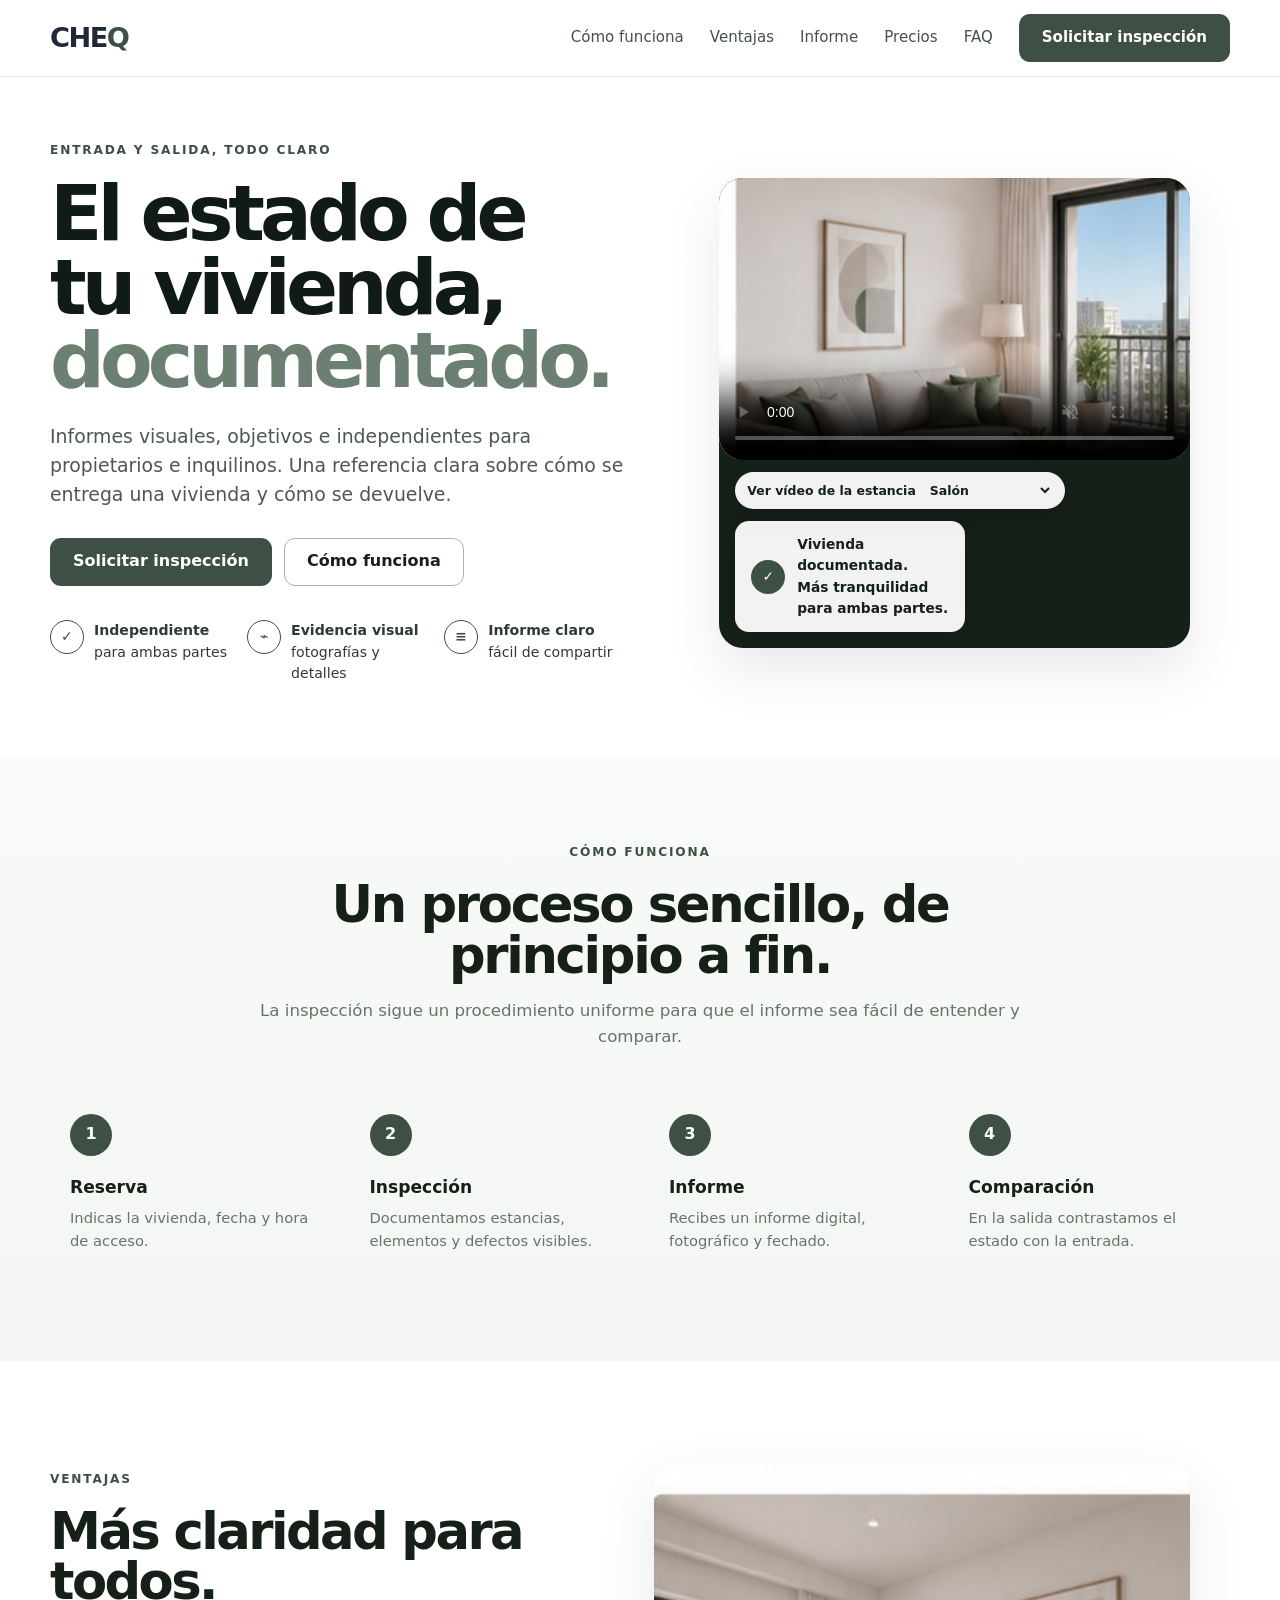
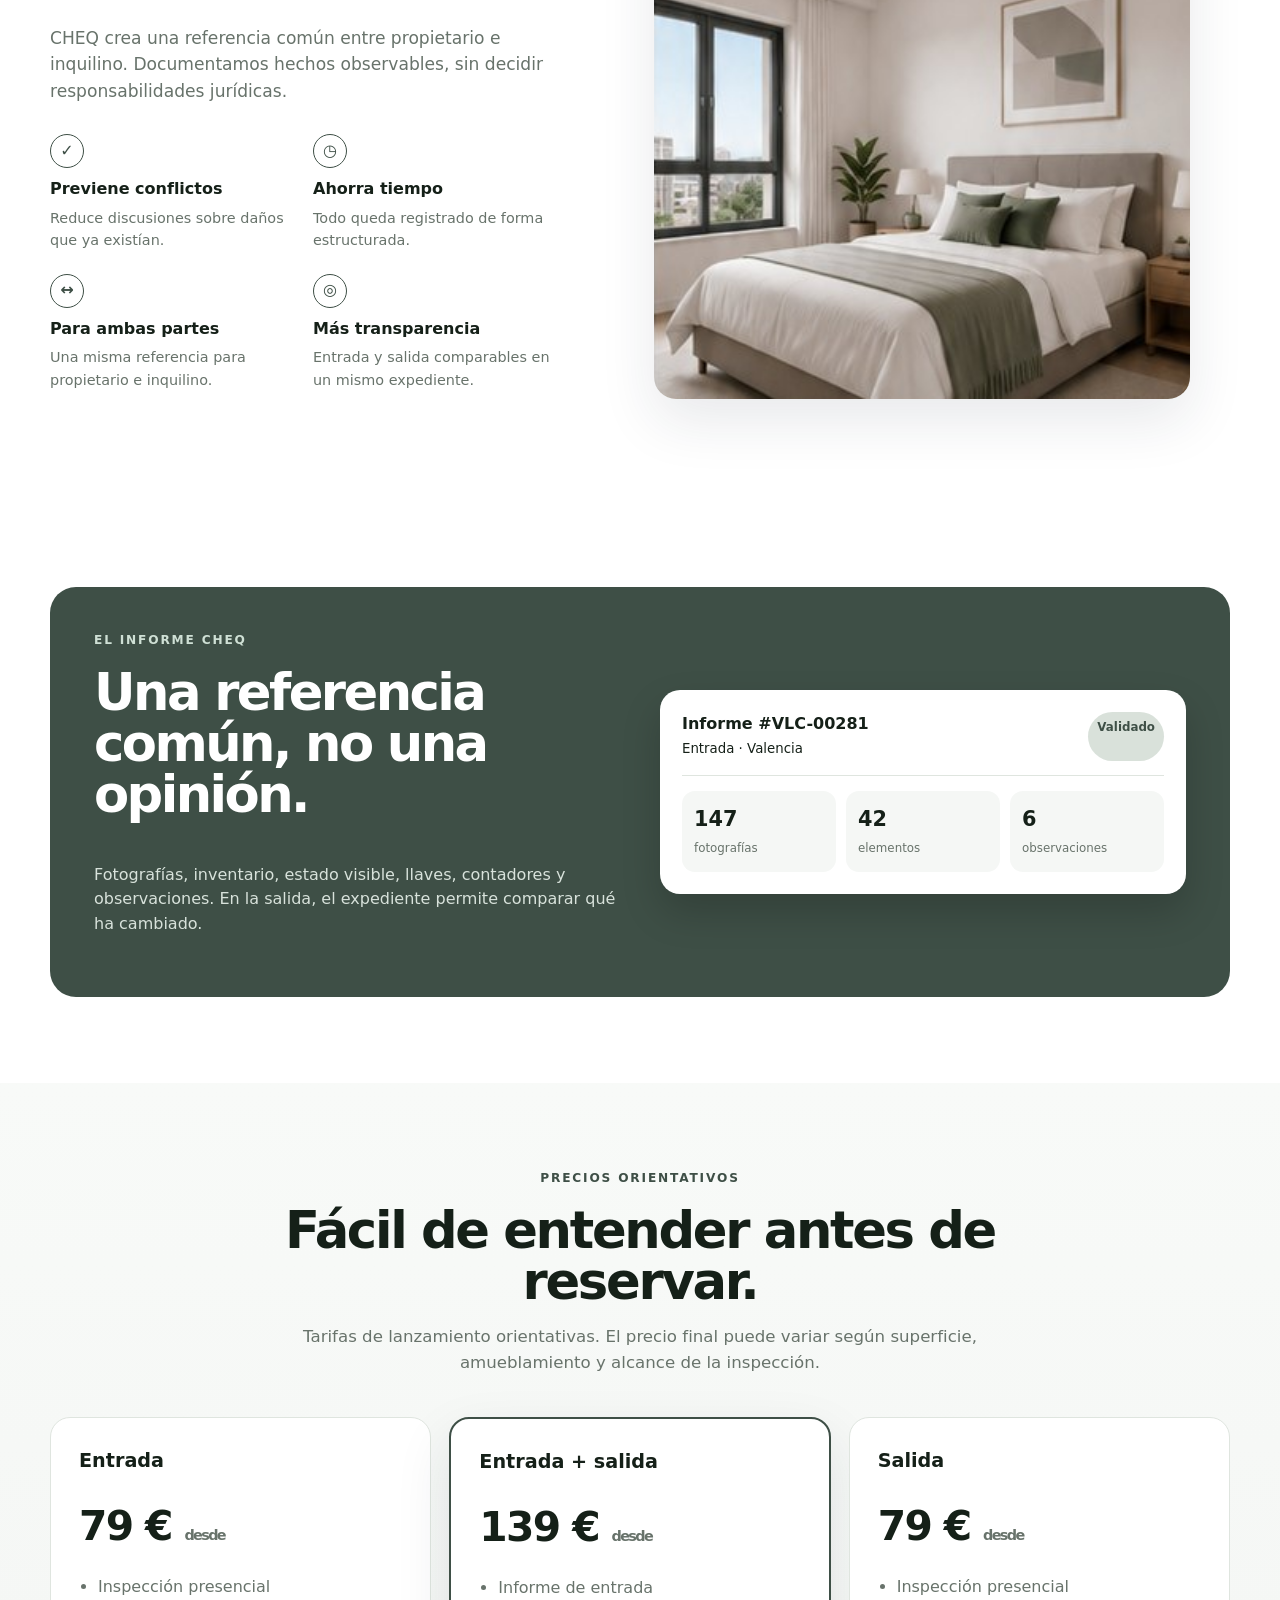
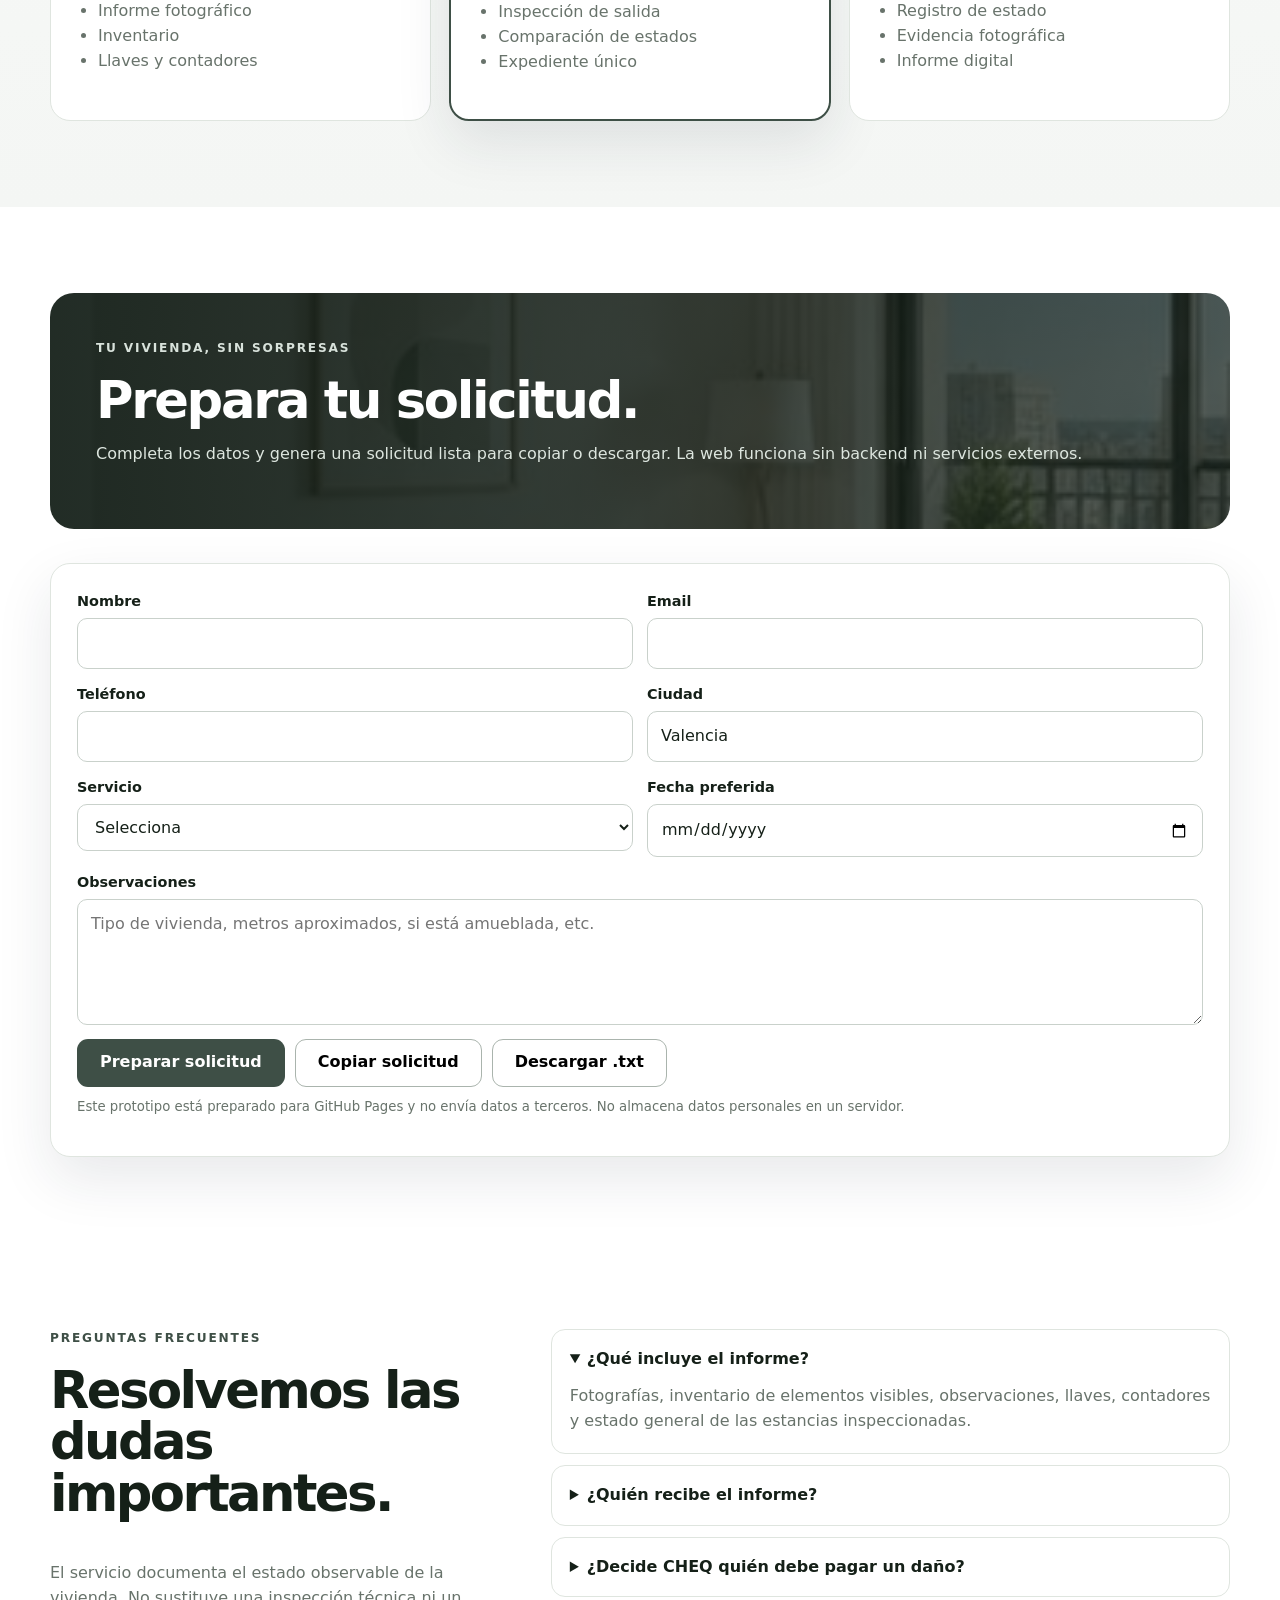
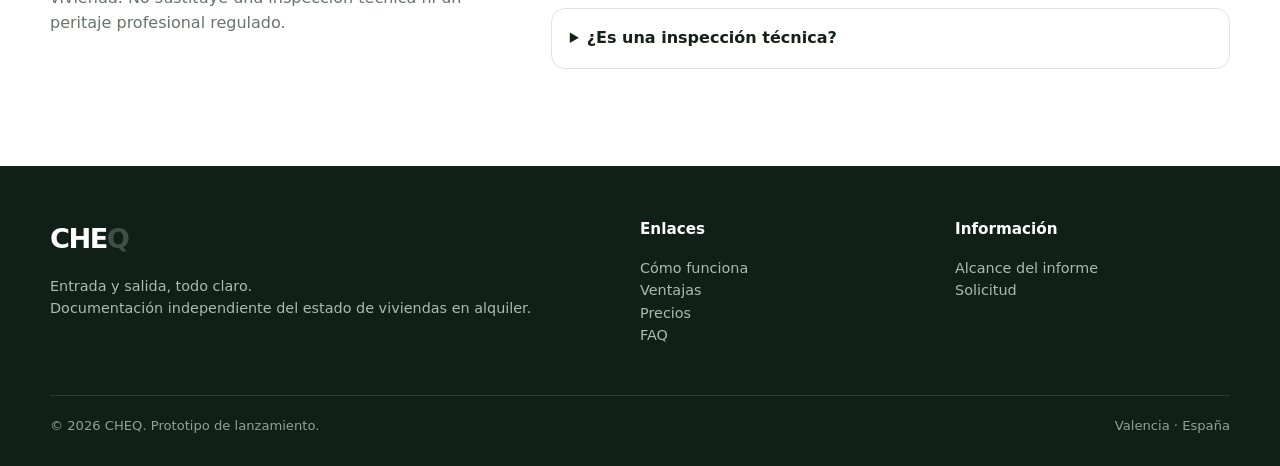
==== index.html @ dfe9db06 "Add virtual report video option" ====
<!doctype html>
<html lang="es">
<head>
  <meta charset="utf-8">
  <meta name="viewport" content="width=device-width, initial-scale=1, viewport-fit=cover">
  <title>CHEQ | Estado de vivienda documentado</title>
  <meta name="description" content="CHEQ documenta de forma independiente el estado de una vivienda en alquiler mediante inspección visual, fotografías e informe para propietario e inquilino.">
  <meta name="robots" content="index,follow,max-image-preview:large">
  <meta name="theme-color" content="#3E4F46">
  <link id="canonical-url" rel="canonical" href="./">
  <link rel="icon" href="assets/icons/favicon.svg" type="image/svg+xml">
  <link rel="manifest" href="site.webmanifest">
  <meta property="og:type" content="website">
  <meta property="og:title" content="CHEQ | Entrada y salida, todo claro">
  <meta property="og:description" content="Informes visuales, objetivos e independientes del estado de viviendas en alquiler.">
  <meta property="og:locale" content="es_ES">
  <meta id="og-url" property="og:url" content="">
  <meta id="og-image" property="og:image" content="">
  <meta name="twitter:card" content="summary_large_image">
  <link rel="preload" href="assets/images/hero-salon.jpg" as="image" fetchpriority="high">
  <link rel="stylesheet" href="assets/css/styles.css">
  <script src="assets/js/app.js" defer></script>
</head>
<body>
<a class="skip-link" href="#contenido">Saltar al contenido</a>
<header>
  <div class="wrap nav" aria-label="Navegación principal">
    <a href="#inicio" class="brand" aria-label="CHEQ, inicio">CHE<b>Q</b></a>
    <nav class="nav-links" aria-label="Secciones">
      <a href="#como">Cómo funciona</a>
      <a href="#ventajas">Ventajas</a>
      <a href="#informe">Informe</a>
      <a href="#precios">Precios</a>
      <a href="#faq">FAQ</a>
      <a href="#reservar" class="btn primary">Solicitar inspección</a>
    </nav>
    <a href="#reservar" class="btn primary mobile-cta">Solicitar</a>
  </div>
</header>

<main id="contenido">
<section class="hero" id="inicio">
  <div class="wrap hero-grid">
    <div>
      <div class="eyebrow">Entrada y salida, todo claro</div>
      <h1>El estado de tu vivienda, <span class="accent">documentado.</span></h1>
      <p class="lead">Informes visuales, objetivos e independientes para propietarios e inquilinos. Una referencia clara sobre cómo se entrega una vivienda y cómo se devuelve.</p>
      <div class="actions">
        <a class="btn primary" href="#reservar">Solicitar inspección</a>
        <a class="btn secondary" href="#como">Cómo funciona</a>
      </div>
      <div class="trust-row">
        <div class="trust"><span class="ico" aria-hidden="true">✓</span><span><strong>Independiente</strong><br>para ambas partes</span></div>
        <div class="trust"><span class="ico" aria-hidden="true">⌁</span><span><strong>Evidencia visual</strong><br>fotografías y detalles</span></div>
        <div class="trust"><span class="ico" aria-hidden="true">≡</span><span><strong>Informe claro</strong><br>fácil de compartir</span></div>
      </div>
    </div>
    <figure class="hero-photo">
      <video id="room-video" class="hero-video" controls muted playsinline preload="metadata" poster="assets/images/hero-salon.jpg" aria-label="Vídeo de la estancia seleccionada">
        <source src="assets/videos/salon.mp4" type="video/mp4">
        Tu navegador no admite vídeo HTML5.
      </video>
      <label class="room-selector" for="room-select">Ver vídeo de la estancia
        <select id="room-select" name="room-select">
          <option value="salon">Salón</option>
          <option value="cocina">Cocina</option>
          <option value="bano">Baño</option>
          <option value="hdormitorio">Dormitorio</option>
          <option value="reporte">Reporte virtual</option>
        </select>
      </label>
      <figcaption class="photo-badge"><span class="check" aria-hidden="true">✓</span><span>Vivienda documentada.<br>Más tranquilidad para ambas partes.</span></figcaption>
    </figure>
  </div>
</section>

<section class="tinted" id="como">
  <div class="wrap">
    <div class="section-head">
      <div class="eyebrow">Cómo funciona</div>
      <h2>Un proceso sencillo, de principio a fin.</h2>
      <p>La inspección sigue un procedimiento uniforme para que el informe sea fácil de entender y comparar.</p>
    </div>
    <div class="steps">
      <article class="step"><div class="step-num">1</div><h3>Reserva</h3><p>Indicas la vivienda, fecha y hora de acceso.</p></article>
      <article class="step"><div class="step-num">2</div><h3>Inspección</h3><p>Documentamos estancias, elementos y defectos visibles.</p></article>
      <article class="step"><div class="step-num">3</div><h3>Informe</h3><p>Recibes un informe digital, fotográfico y fechado.</p></article>
      <article class="step"><div class="step-num">4</div><h3>Comparación</h3><p>En la salida contrastamos el estado con la entrada.</p></article>
    </div>
  </div>
</section>

<section id="ventajas">
  <div class="wrap benefits">
    <div class="benefit-copy">
      <div class="eyebrow">Ventajas</div>
      <h2>Más claridad para todos.</h2>
      <p>CHEQ crea una referencia común entre propietario e inquilino. Documentamos hechos observables, sin decidir responsabilidades jurídicas.</p>
      <div class="benefit-grid">
        <div class="benefit"><span class="ico" aria-hidden="true">✓</span><h3>Previene conflictos</h3><p>Reduce discusiones sobre daños que ya existían.</p></div>
        <div class="benefit"><span class="ico" aria-hidden="true">◷</span><h3>Ahorra tiempo</h3><p>Todo queda registrado de forma estructurada.</p></div>
        <div class="benefit"><span class="ico" aria-hidden="true">↔</span><h3>Para ambas partes</h3><p>Una misma referencia para propietario e inquilino.</p></div>
        <div class="benefit"><span class="ico" aria-hidden="true">◎</span><h3>Más transparencia</h3><p>Entrada y salida comparables en un mismo expediente.</p></div>
      </div>
    </div>
    <figure class="bed-photo">
      <img src="assets/images/dormitorio.jpg" alt="Dormitorio moderno y ordenado de un piso preparado para documentar su estado" width="343" height="338" loading="lazy">
    </figure>
  </div>
</section>

<section id="informe">
  <div class="wrap">
    <div class="report">
      <div>
        <div class="eyebrow" style="color:#CFE0D5">El informe CHEQ</div>
        <h2 style="font-size:clamp(2.3rem,4vw,4rem);line-height:1;letter-spacing:-.05em">Una referencia común, no una opinión.</h2>
        <p>Fotografías, inventario, estado visible, llaves, contadores y observaciones. En la salida, el expediente permite comparar qué ha cambiado.</p>
      </div>
      <div class="report-card" aria-label="Ejemplo de resumen de informe">
        <div class="report-card-top">
          <div><strong>Informe #VLC-00281</strong><br><small>Entrada · Valencia</small></div>
          <span class="tag">Validado</span>
        </div>
        <div class="report-metrics">
          <div class="metric"><strong>147</strong><span>fotografías</span></div>
          <div class="metric"><strong>42</strong><span>elementos</span></div>
          <div class="metric"><strong>6</strong><span>observaciones</span></div>
        </div>
      </div>
    </div>
  </div>
</section>

<section class="tinted" id="precios">
  <div class="wrap">
    <div class="section-head">
      <div class="eyebrow">Precios orientativos</div>
      <h2>Fácil de entender antes de reservar.</h2>
      <p>Tarifas de lanzamiento orientativas. El precio final puede variar según superficie, amueblamiento y alcance de la inspección.</p>
    </div>
    <div class="pricing">
      <article class="price-card"><h3>Entrada</h3><div class="price">79 € <small>desde</small></div><ul><li>Inspección presencial</li><li>Informe fotográfico</li><li>Inventario</li><li>Llaves y contadores</li></ul></article>
      <article class="price-card featured"><h3>Entrada + salida</h3><div class="price">139 € <small>desde</small></div><ul><li>Informe de entrada</li><li>Inspección de salida</li><li>Comparación de estados</li><li>Expediente único</li></ul></article>
      <article class="price-card"><h3>Salida</h3><div class="price">79 € <small>desde</small></div><ul><li>Inspección presencial</li><li>Registro de estado</li><li>Evidencia fotográfica</li><li>Informe digital</li></ul></article>
    </div>
  </div>
</section>

<section id="reservar">
  <div class="wrap">
    <div class="cta">
      <div>
        <div class="eyebrow" style="color:#D8E2DB">Tu vivienda, sin sorpresas</div>
        <h2>Prepara tu solicitud.</h2>
        <p>Completa los datos y genera una solicitud lista para copiar o descargar. La web funciona sin backend ni servicios externos.</p>
      </div>
    </div>
    <div class="request-card">
      <form id="request-form">
        <div class="form-grid">
          <div class="field"><label for="nombre">Nombre</label><input id="nombre" name="nombre" autocomplete="name" required></div>
          <div class="field"><label for="email">Email</label><input id="email" name="email" type="email" autocomplete="email" required></div>
          <div class="field"><label for="telefono">Teléfono</label><input id="telefono" name="telefono" type="tel" autocomplete="tel"></div>
          <div class="field"><label for="ciudad">Ciudad</label><input id="ciudad" name="ciudad" value="Valencia" autocomplete="address-level2" required></div>
          <div class="field"><label for="servicio">Servicio</label><select id="servicio" name="servicio" required><option value="">Selecciona</option><option>Entrada</option><option>Salida</option><option>Entrada + salida</option></select></div>
          <div class="field"><label for="fecha">Fecha preferida</label><input id="fecha" name="fecha" type="date"></div>
          <div class="field full"><label for="observaciones">Observaciones</label><textarea id="observaciones" name="observaciones" rows="4" placeholder="Tipo de vivienda, metros aproximados, si está amueblada, etc."></textarea></div>
        </div>
        <div class="form-actions">
          <button class="btn primary" type="submit">Preparar solicitud</button>
          <button class="btn secondary" type="button" id="copy-request">Copiar solicitud</button>
          <button class="btn secondary" type="button" id="download-request">Descargar .txt</button>
        </div>
        <p class="form-note">Este prototipo está preparado para GitHub Pages y no envía datos a terceros. No almacena datos personales en un servidor.</p>
        <div id="request-output" class="request-output" tabindex="-1" aria-live="polite"></div>
      </form>
    </div>
  </div>
</section>

<section id="faq">
  <div class="wrap faq-wrap">
    <div>
      <div class="eyebrow">Preguntas frecuentes</div>
      <h2>Resolvemos las dudas importantes.</h2>
      <p style="color:var(--muted)">El servicio documenta el estado observable de la vivienda. No sustituye una inspección técnica ni un peritaje profesional regulado.</p>
    </div>
    <div>
      <details open><summary>¿Qué incluye el informe?</summary><p>Fotografías, inventario de elementos visibles, observaciones, llaves, contadores y estado general de las estancias inspeccionadas.</p></details>
      <details><summary>¿Quién recibe el informe?</summary><p>El modelo está pensado para que propietario e inquilino puedan disponer de la misma referencia documental.</p></details>
      <details><summary>¿Decide CHEQ quién debe pagar un daño?</summary><p>No. CHEQ registra hechos observables y cambios entre entrada y salida, pero no atribuye responsabilidades jurídicas.</p></details>
      <details><summary>¿Es una inspección técnica?</summary><p>No. No certificamos instalaciones ni diagnosticamos patologías estructurales o técnicas.</p></details>
    </div>
  </div>
</section>
</main>

<footer>
  <div class="wrap">
    <div class="footer-grid">
      <div><div class="brand">CHE<b>Q</b></div><p>Entrada y salida, todo claro.<br>Documentación independiente del estado de viviendas en alquiler.</p></div>
      <div><h3>Enlaces</h3><p><a href="#como">Cómo funciona</a><br><a href="#ventajas">Ventajas</a><br><a href="#precios">Precios</a><br><a href="#faq">FAQ</a></p></div>
      <div><h3>Información</h3><p><a href="#informe">Alcance del informe</a><br><a href="#reservar">Solicitud</a></p></div>
    </div>
    <div class="legal"><span>© 2026 CHEQ. Prototipo de lanzamiento.</span><span>Valencia · España</span></div>
  </div>
</footer>
</body>
</html>
---- assets/css/styles.css ----
:root {
  --carbon:#1F2937;
  --sage:#6B7F72;
  --mist:#D9E1DA;
  --sand:#F6F5F1;
  --olive:#3E4F46;
  --ink:#152018;
  --muted:#68736B;
  --white:#FFFFFF;
  --line:#DFE5DF;
  --soft:#F8FAF8;
  --shadow:0 22px 55px rgba(31,41,55,.10);
  --radius:22px;
  --max:1180px;
}
*{box-sizing:border-box}
html{scroll-behavior:smooth}
body{margin:0;font-family:Inter,ui-sans-serif,system-ui,-apple-system,BlinkMacSystemFont,"Segoe UI",sans-serif;color:var(--ink);background:#fff;line-height:1.55;-webkit-font-smoothing:antialiased;text-rendering:optimizeLegibility}
img{display:block;max-width:100%}
a{color:inherit;text-decoration:none}
button,input,select,textarea{font:inherit}
button{cursor:pointer}
.wrap{width:min(var(--max),calc(100% - 40px));margin:auto}
.skip-link{position:absolute;left:-999px;top:0;background:#fff;color:#111;padding:10px;z-index:1000}.skip-link:focus{left:10px;top:10px}
header{position:sticky;top:0;z-index:50;background:rgba(255,255,255,.92);backdrop-filter:blur(14px);border-bottom:1px solid rgba(217,225,218,.8)}
.nav{height:76px;display:flex;align-items:center;justify-content:space-between;gap:24px}.brand{font-size:1.7rem;font-weight:900;letter-spacing:-.055em;color:var(--carbon)}.brand b{color:var(--olive)}
.nav-links{display:flex;gap:26px;align-items:center;font-size:.94rem;color:#465049}.nav-links a:hover,.nav-links a:focus-visible{color:var(--olive)}
.btn{display:inline-flex;align-items:center;justify-content:center;min-height:48px;padding:0 22px;border-radius:11px;border:1px solid transparent;font-weight:800;transition:.2s ease}.btn.primary{background:var(--olive);color:#fff}.btn.primary:hover,.btn.primary:focus-visible{transform:translateY(-1px);box-shadow:0 10px 24px rgba(62,79,70,.22)}.btn.secondary{background:#fff;border-color:#AAB4AD}.btn.secondary:hover,.btn.secondary:focus-visible{border-color:var(--olive);color:var(--olive)}.mobile-cta{display:none}
.hero{padding:64px 0 72px}.hero-grid{display:grid;grid-template-columns:1.02fr .98fr;gap:56px;align-items:center}.eyebrow{text-transform:uppercase;letter-spacing:.15em;color:var(--olive);font-weight:900;font-size:.76rem;margin-bottom:17px}
h1,h2,h3{margin-top:0}h1{font-size:clamp(3rem,6vw,5.8rem);line-height:.96;letter-spacing:-.065em;margin-bottom:24px;color:#111B16}h1 .accent{color:var(--sage)}.lead{font-size:1.18rem;color:#4C5850;max-width:640px;margin:0 0 28px}.actions{display:flex;gap:12px;flex-wrap:wrap}.trust-row{display:grid;grid-template-columns:repeat(3,1fr);gap:18px;margin-top:34px}.trust{display:flex;gap:10px;align-items:flex-start;font-size:.88rem;color:#2F3A33}.ico{width:34px;height:34px;flex:0 0 34px;border:1.5px solid var(--olive);border-radius:50%;display:grid;place-items:center;color:var(--olive);font-weight:900}
.hero-photo{position:relative;border-radius:24px;overflow:hidden;box-shadow:var(--shadow);aspect-ratio:1/1;background:var(--sand)}.hero-photo img{width:100%;height:100%;object-fit:cover}.photo-badge{position:absolute;right:18px;bottom:18px;background:rgba(255,255,255,.94);backdrop-filter:blur(10px);padding:13px 16px;border-radius:14px;display:flex;align-items:center;gap:12px;max-width:230px;box-shadow:0 12px 30px rgba(0,0,0,.10);font-size:.86rem;font-weight:800}.check{width:34px;height:34px;border-radius:50%;display:grid;place-items:center;background:var(--olive);color:#fff;flex:0 0 34px}
section{padding:86px 0}.tinted{background:linear-gradient(180deg,#F8FAF8,#F4F6F4)}.section-head{max-width:760px;margin:0 auto 42px;text-align:center}.section-head h2{font-size:clamp(2.1rem,4vw,3.4rem);line-height:1;letter-spacing:-.045em;margin-bottom:14px}.section-head p{color:var(--muted);font-size:1.04rem}
.steps{display:grid;grid-template-columns:repeat(4,1fr);gap:18px}.step{padding:22px 20px}.step-num{width:42px;height:42px;border-radius:50%;background:var(--olive);color:white;display:grid;place-items:center;font-weight:900;margin-bottom:18px}.step h3{font-size:1.07rem;margin-bottom:7px}.step p{color:var(--muted);font-size:.92rem;margin:0}
.benefits{display:grid;grid-template-columns:.9fr 1.1fr;gap:60px;align-items:center}.benefit-copy h2{font-size:clamp(2.35rem,4vw,4rem);line-height:.98;letter-spacing:-.05em;margin-bottom:18px}.benefit-copy>p{color:var(--muted);font-size:1.07rem}.benefit-grid{display:grid;grid-template-columns:1fr 1fr;gap:22px;margin-top:30px}.benefit h3{font-size:1rem;margin:9px 0 5px}.benefit p{font-size:.9rem;color:var(--muted);margin:0}.bed-photo{border-radius:22px;overflow:hidden;aspect-ratio:1/1;box-shadow:var(--shadow)}.bed-photo img{width:100%;height:100%;object-fit:cover}
.report{background:var(--olive);color:white;border-radius:26px;padding:44px;display:grid;grid-template-columns:1fr 1fr;gap:40px;align-items:center}.report p{color:#D8E2DB}.report-card{background:white;color:var(--ink);border-radius:20px;padding:22px;box-shadow:0 18px 38px rgba(0,0,0,.18)}.report-card-top{display:flex;justify-content:space-between;gap:16px;border-bottom:1px solid var(--line);padding-bottom:14px}.tag{background:var(--mist);color:var(--olive);padding:6px 9px;border-radius:999px;font-size:.74rem;font-weight:800}.report-metrics{display:grid;grid-template-columns:repeat(3,1fr);gap:10px;margin-top:15px}.metric{background:#F5F7F5;border-radius:13px;padding:12px}.metric strong{display:block;font-size:1.3rem}.metric span{font-size:.74rem;color:var(--muted)}
.pricing{display:grid;grid-template-columns:repeat(3,1fr);gap:18px}.price-card{border:1px solid var(--line);border-radius:20px;padding:28px;background:#fff}.price-card.featured{border:2px solid var(--olive);box-shadow:var(--shadow)}.price-card h3{font-size:1.2rem}.price{font-size:2.55rem;font-weight:900;letter-spacing:-.04em;margin:12px 0}.price small{font-size:.9rem;color:var(--muted);font-weight:600}.price-card ul{padding-left:19px;color:var(--muted)}
.cta{color:#fff;border-radius:24px;padding:46px;overflow:hidden;position:relative;background:linear-gradient(90deg,rgba(20,31,24,.94),rgba(20,31,24,.72)),url('../images/hero-salon.jpg') center/cover no-repeat;display:flex;justify-content:space-between;gap:28px;align-items:center}.cta h2{font-size:clamp(2rem,4vw,3.5rem);line-height:1;letter-spacing:-.045em;margin:0}.cta p{color:#DDE6DF}
.request-card{margin-top:34px;background:#fff;color:var(--ink);border-radius:20px;padding:26px;box-shadow:var(--shadow);border:1px solid var(--line)}.form-grid{display:grid;grid-template-columns:1fr 1fr;gap:14px}.field{display:flex;flex-direction:column;gap:6px}.field.full{grid-column:1/-1}.field label{font-weight:800;font-size:.9rem}.field input,.field select,.field textarea{width:100%;border:1px solid #C9D1CB;border-radius:10px;padding:12px 13px;background:#fff;color:var(--ink)}.field input:focus,.field select:focus,.field textarea:focus{outline:2px solid rgba(107,127,114,.25);border-color:var(--olive)}.form-actions{display:flex;gap:10px;flex-wrap:wrap;margin-top:14px}.form-note{font-size:.83rem;color:var(--muted);margin-top:10px}.request-output{display:none;margin-top:14px;padding:14px;border-radius:12px;background:var(--soft);border:1px solid var(--line);white-space:pre-wrap;font-size:.88rem}.request-output.visible{display:block}
.faq-wrap{display:grid;grid-template-columns:.8fr 1.2fr;gap:48px;align-items:start}.faq-wrap h2{font-size:clamp(2.2rem,4vw,3.7rem);line-height:1;letter-spacing:-.05em}details{border:1px solid var(--line);border-radius:14px;padding:17px 18px;background:#fff;margin-bottom:11px}summary{font-weight:800;cursor:pointer}details p{color:var(--muted);margin:12px 0 2px}
footer{background:#102018;color:#D6DFD8;padding:52px 0 30px}.footer-grid{display:grid;grid-template-columns:1.4fr .7fr .7fr;gap:40px}footer .brand{color:white}footer p,footer a{color:#AEB9B1;font-size:.9rem}footer h3{color:white;font-size:.95rem}.legal{border-top:1px solid #2D3A33;margin-top:34px;padding-top:20px;display:flex;justify-content:space-between;gap:20px;flex-wrap:wrap;font-size:.82rem;color:#93A098}
@media (max-width:960px){.nav-links a:not(.btn){display:none}.hero-grid,.benefits,.report,.faq-wrap{grid-template-columns:1fr}.hero{padding-top:46px}.hero-photo{max-height:560px}.steps{grid-template-columns:repeat(2,1fr)}.pricing{grid-template-columns:1fr}.report-card{max-width:600px}.benefits{gap:40px}}
@media (max-width:640px){.wrap{width:min(100% - 28px,var(--max))}.nav{height:68px}.nav-links{display:none}.mobile-cta{display:inline-flex}h1{font-size:clamp(2.8rem,14vw,4.4rem)}.hero{padding:38px 0 58px}.hero-grid{gap:34px}.trust-row,.steps,.benefit-grid,.report-metrics,.form-grid{grid-template-columns:1fr}.trust-row{gap:12px}.hero-photo,.bed-photo{aspect-ratio:4/3}section{padding:66px 0}.report{padding:28px}.cta{padding:32px 24px;align-items:flex-start;flex-direction:column}.footer-grid{grid-template-columns:1fr}.actions .btn{width:100%}.field.full{grid-column:auto}}
@media (prefers-reduced-motion:reduce){html{scroll-behavior:auto}*,*::before,*::after{animation-duration:.01ms!important;animation-iteration-count:1!important;transition-duration:.01ms!important}}


/* Selector de vídeos del hero */
.hero-photo{position:relative;overflow:hidden;display:flex;flex-direction:column;justify-content:flex-end;gap:12px;background:var(--ink);}
.hero-video{display:block;width:100%;height:100%;min-height:286px;object-fit:cover;border-radius:inherit;background:#24322d;}
.room-selector{align-self:flex-start;display:flex;align-items:center;gap:10px;margin:0 16px 0;padding:9px 12px;border-radius:999px;background:rgba(255,255,255,.94);color:var(--ink);font-size:.78rem;font-weight:700;box-shadow:0 8px 20px rgba(0,0,0,.12);}
.room-selector select{border:0;background:transparent;color:var(--ink);font:inherit;font-weight:800;cursor:pointer;outline:none;}
.hero-photo .photo-badge{position:relative;inset:auto;margin:0 16px 16px;}
@media (max-width:640px){.hero-video{min-height:240px}.room-selector{align-self:stretch;justify-content:space-between;margin-inline:12px}.hero-photo .photo-badge{margin-inline:12px;margin-bottom:12px;}}
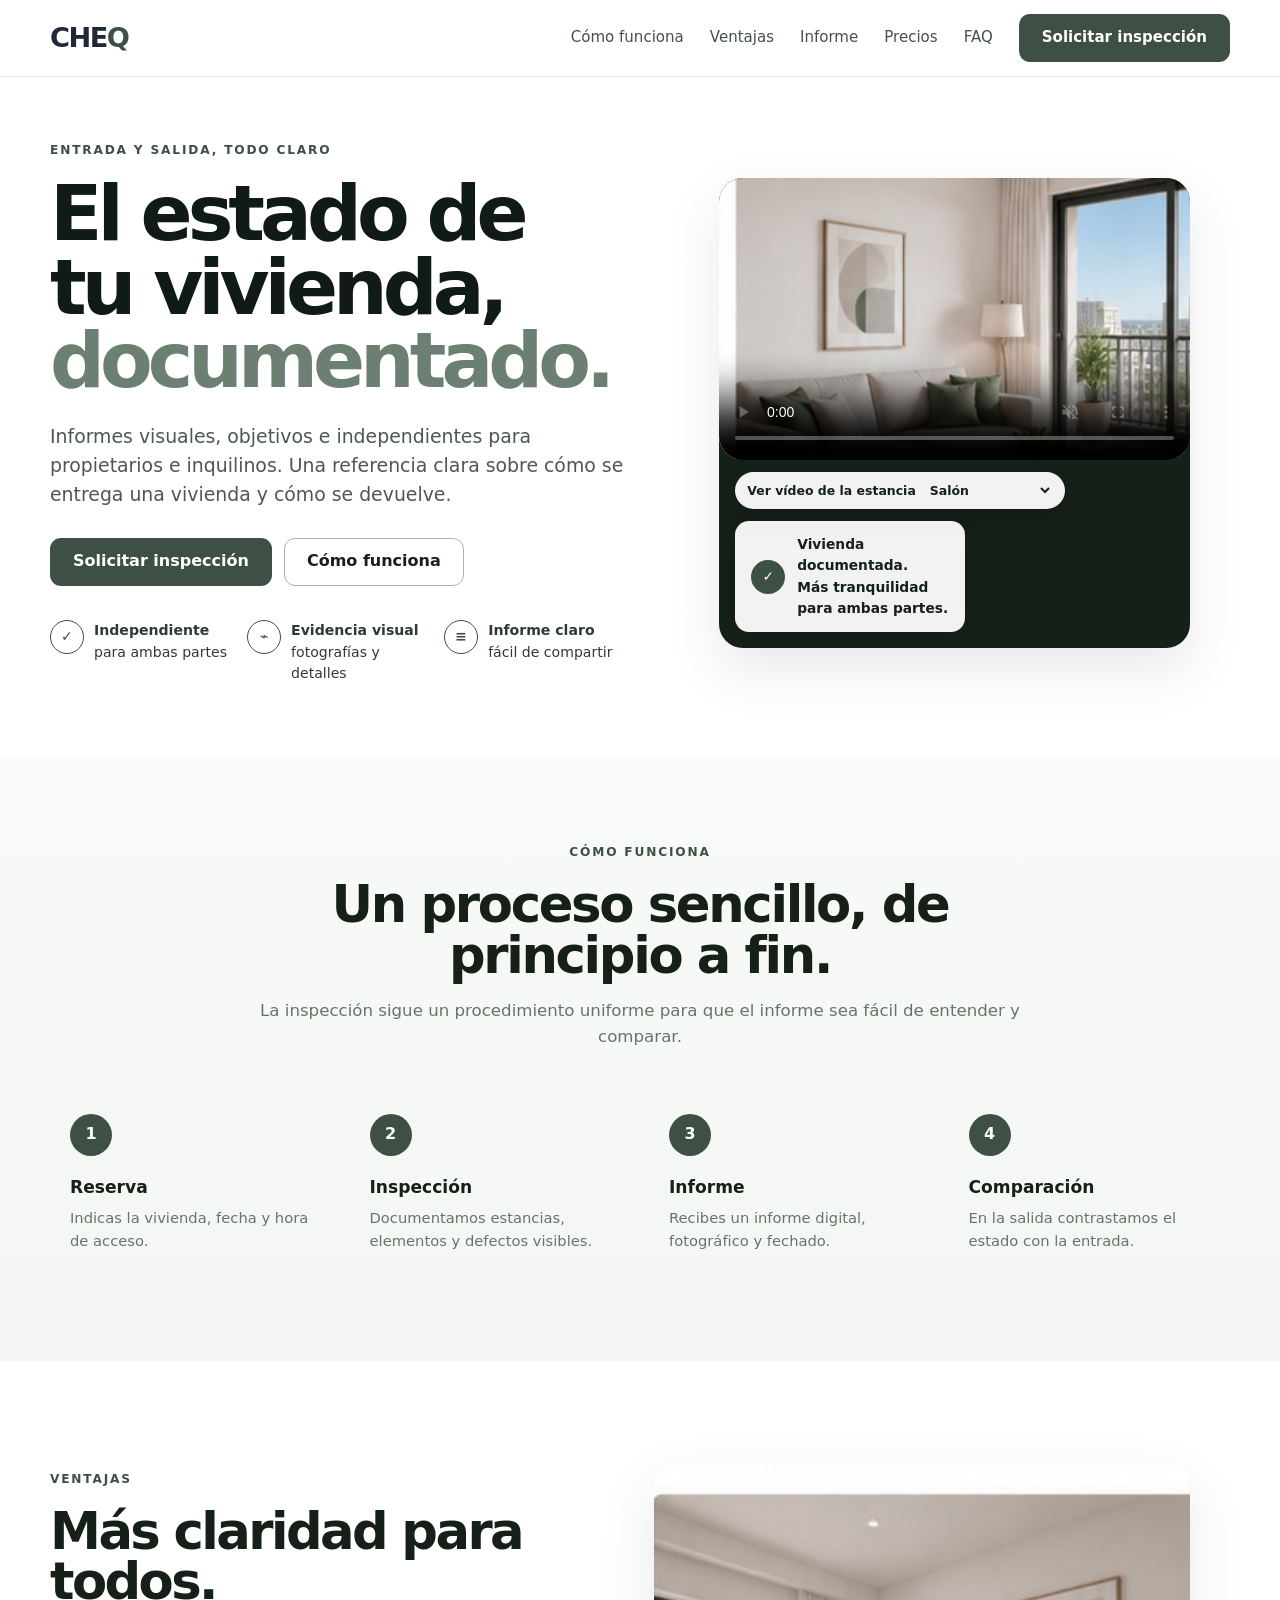
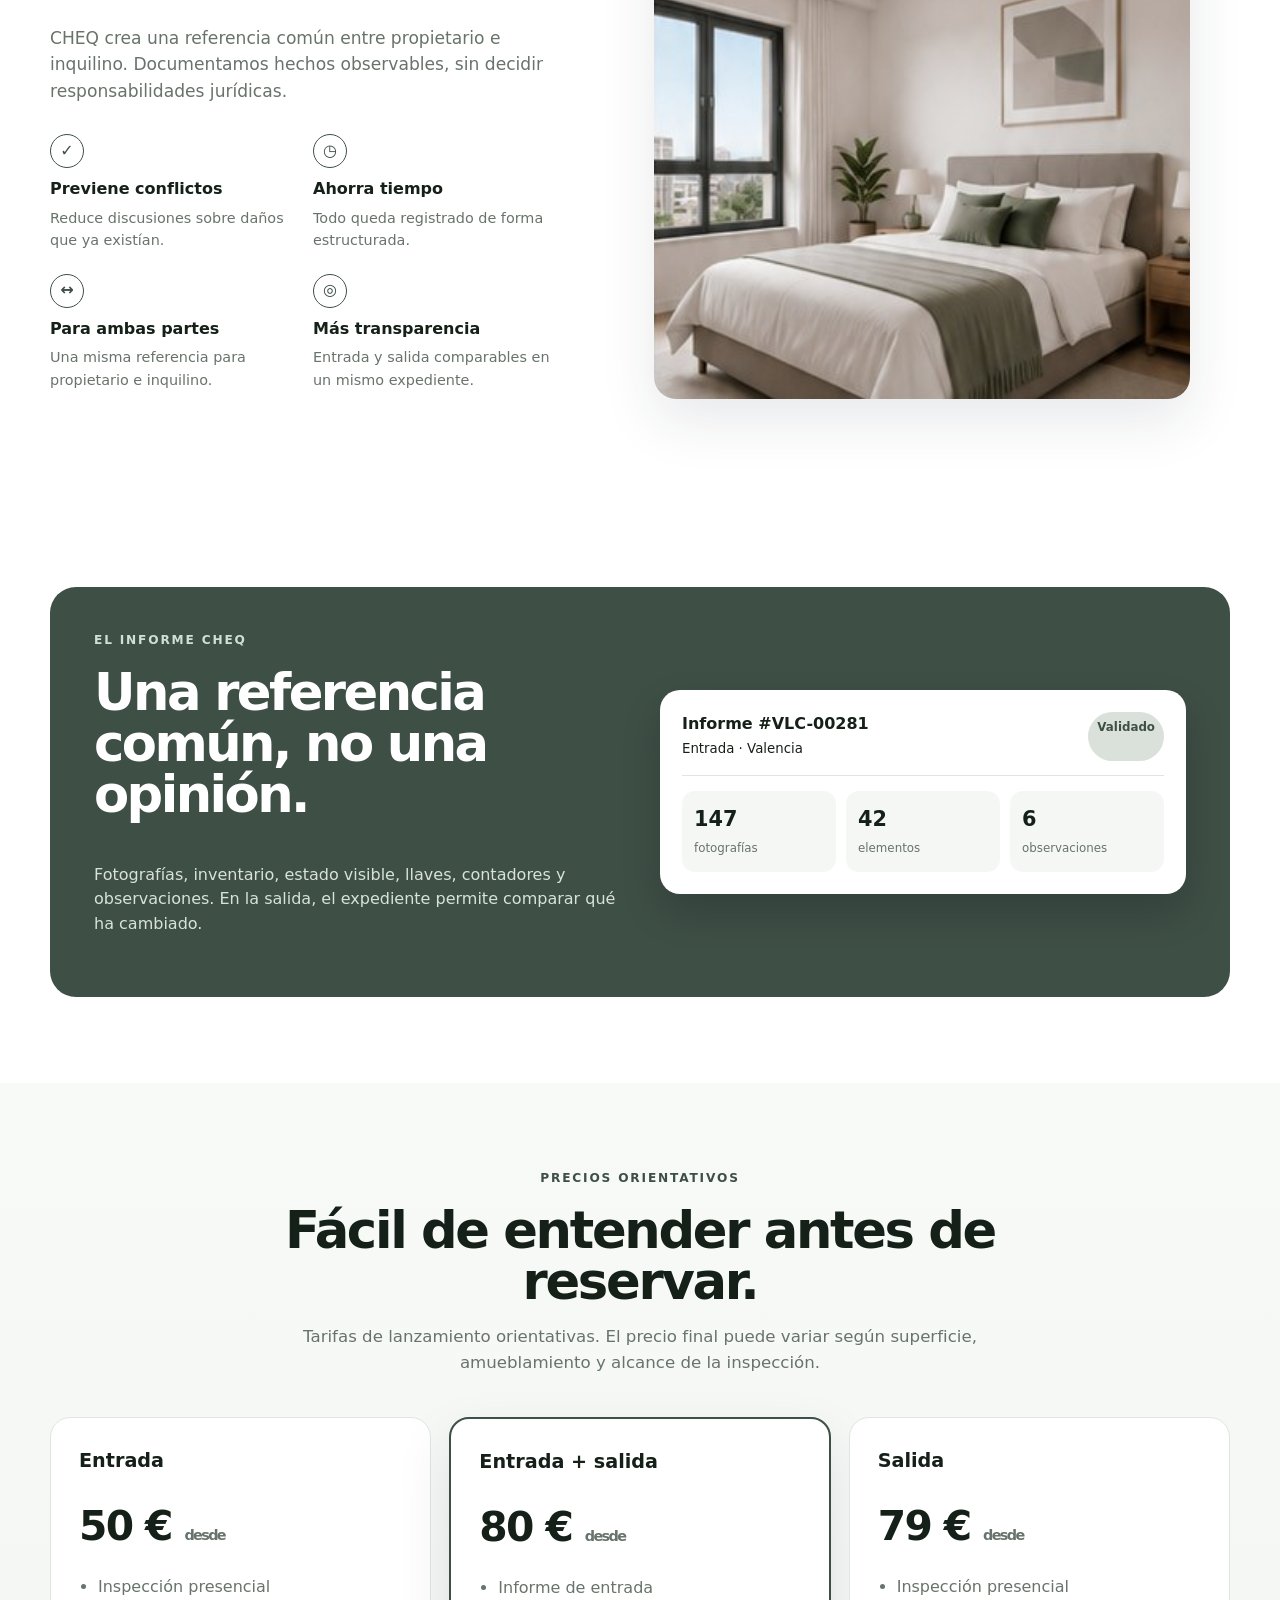
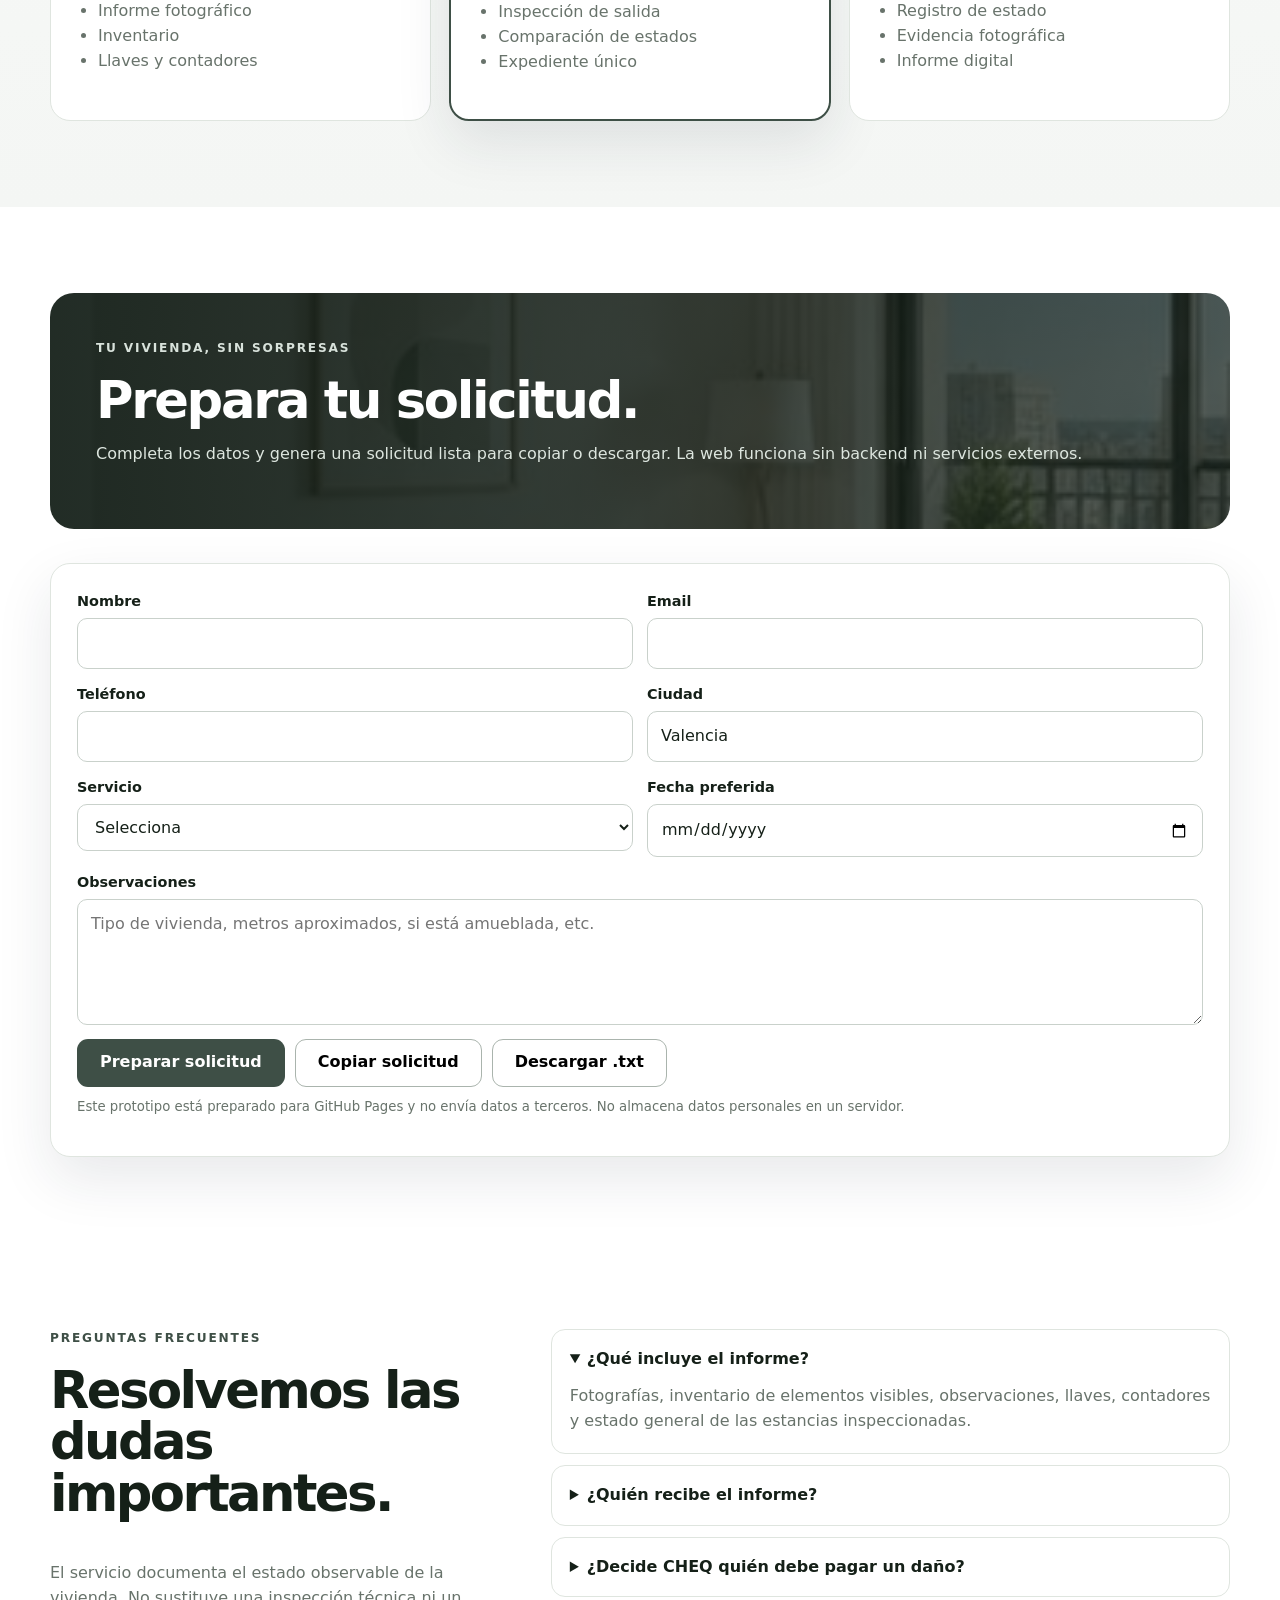
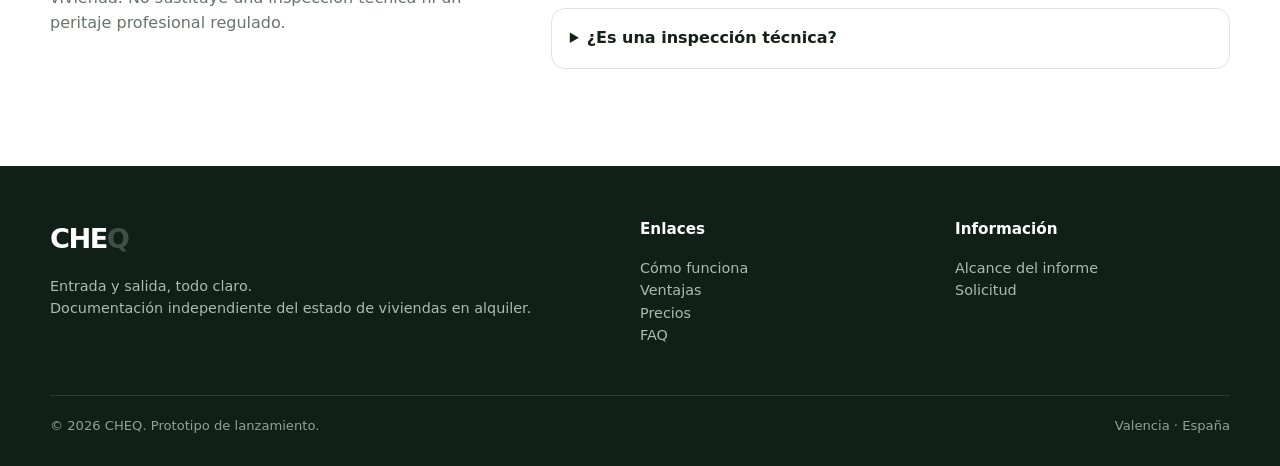
==== commit 0e0f147c: "Update pricing and FAQ wording" ====
--- a/index.html
+++ b/index.html
@@ -140,8 +140,8 @@
       <p>Tarifas de lanzamiento orientativas. El precio final puede variar según superficie, amueblamiento y alcance de la inspección.</p>
     </div>
     <div class="pricing">
-      <article class="price-card"><h3>Entrada</h3><div class="price">79 € <small>desde</small></div><ul><li>Inspección presencial</li><li>Informe fotográfico</li><li>Inventario</li><li>Llaves y contadores</li></ul></article>
-      <article class="price-card featured"><h3>Entrada + salida</h3><div class="price">139 € <small>desde</small></div><ul><li>Informe de entrada</li><li>Inspección de salida</li><li>Comparación de estados</li><li>Expediente único</li></ul></article>
+      <article class="price-card"><h3>Entrada</h3><div class="price">50 € <small>desde</small></div><ul><li>Inspección presencial</li><li>Informe fotográfico</li><li>Inventario</li><li>Llaves y contadores</li></ul></article>
+      <article class="price-card featured"><h3>Entrada + salida</h3><div class="price">80 € <small>desde</small></div><ul><li>Informe de entrada</li><li>Inspección de salida</li><li>Comparación de estados</li><li>Expediente único</li></ul></article>
       <article class="price-card"><h3>Salida</h3><div class="price">79 € <small>desde</small></div><ul><li>Inspección presencial</li><li>Registro de estado</li><li>Evidencia fotográfica</li><li>Informe digital</li></ul></article>
     </div>
   </div>
@@ -188,7 +188,7 @@
     </div>
     <div>
       <details open><summary>¿Qué incluye el informe?</summary><p>Fotografías, inventario de elementos visibles, observaciones, llaves, contadores y estado general de las estancias inspeccionadas.</p></details>
-      <details><summary>¿Quién recibe el informe?</summary><p>El modelo está pensado para que propietario e inquilino puedan disponer de la misma referencia documental.</p></details>
+      <details><summary>¿Quién recibe el informe?</summary><p>El modelo está pensado para que propietario y/o inquilino puedan disponer de la misma referencia documental.</p></details>
       <details><summary>¿Decide CHEQ quién debe pagar un daño?</summary><p>No. CHEQ registra hechos observables y cambios entre entrada y salida, pero no atribuye responsabilidades jurídicas.</p></details>
       <details><summary>¿Es una inspección técnica?</summary><p>No. No certificamos instalaciones ni diagnosticamos patologías estructurales o técnicas.</p></details>
     </div>
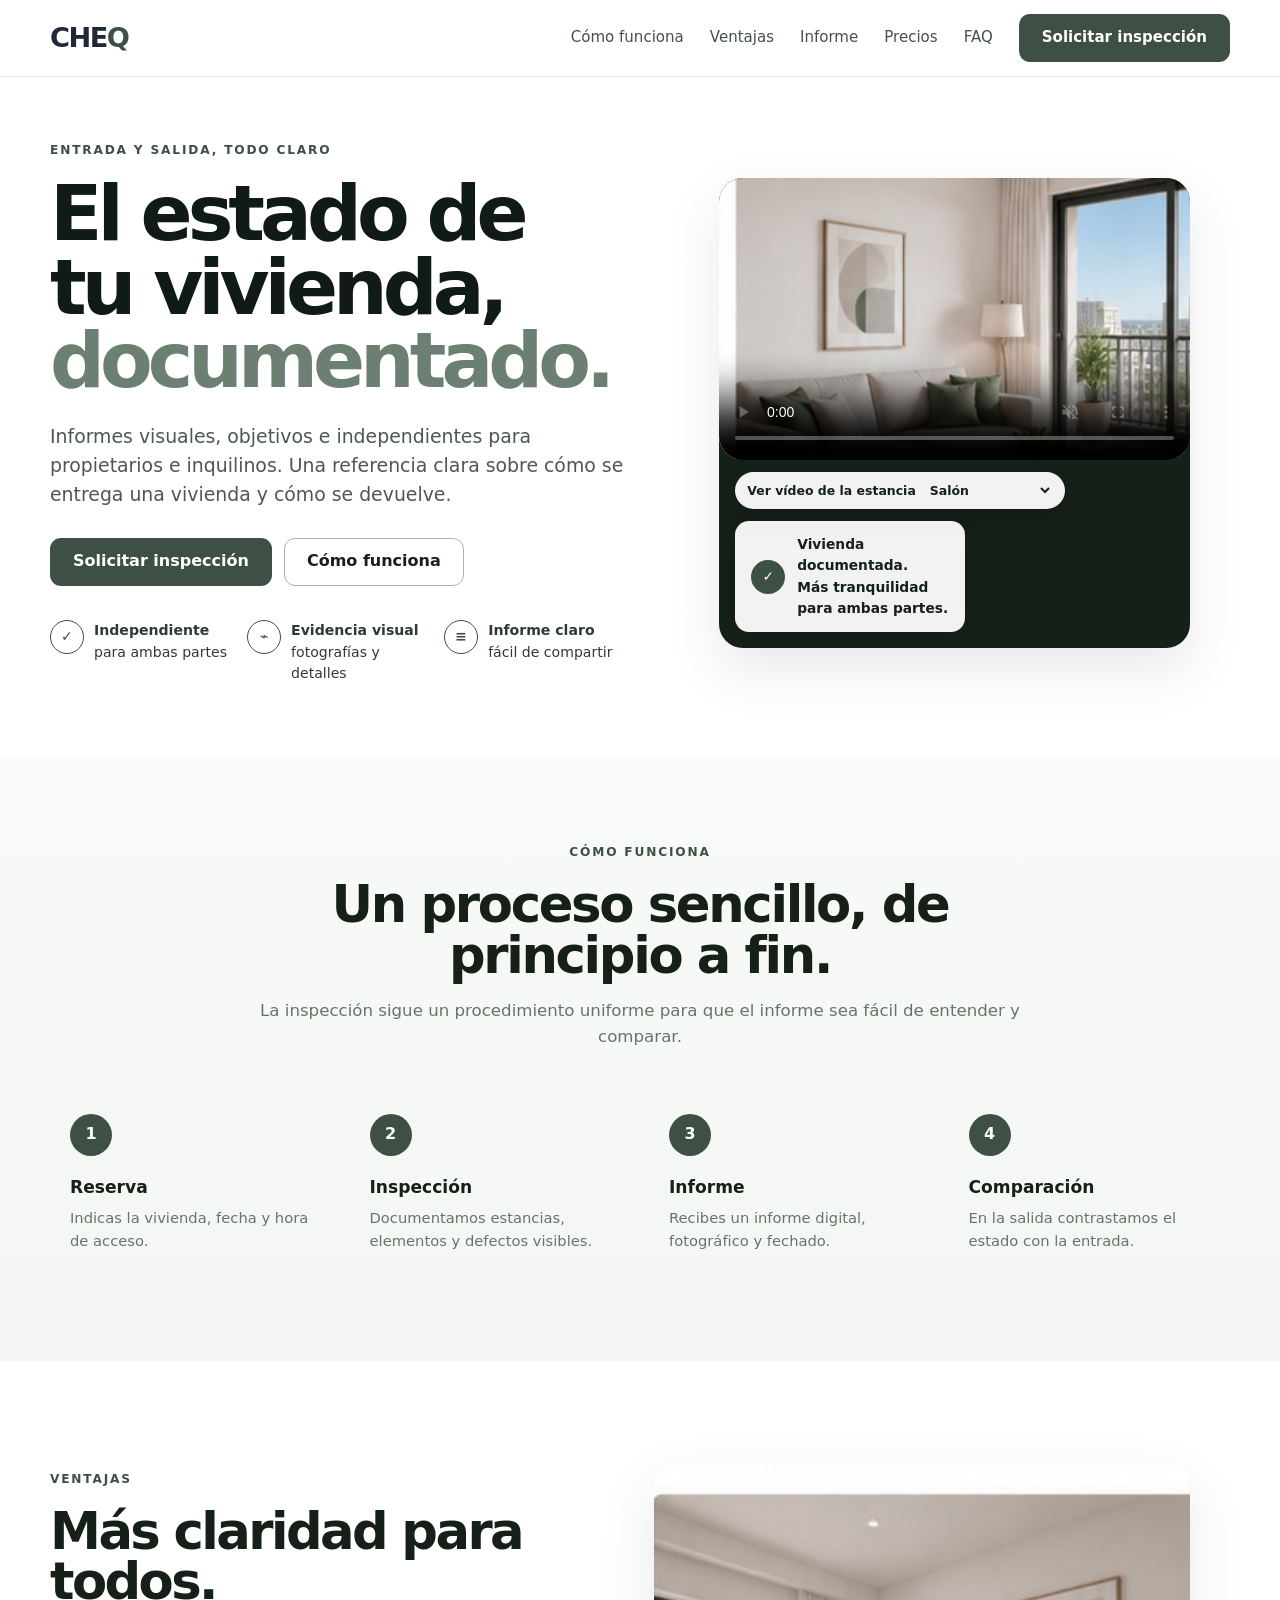
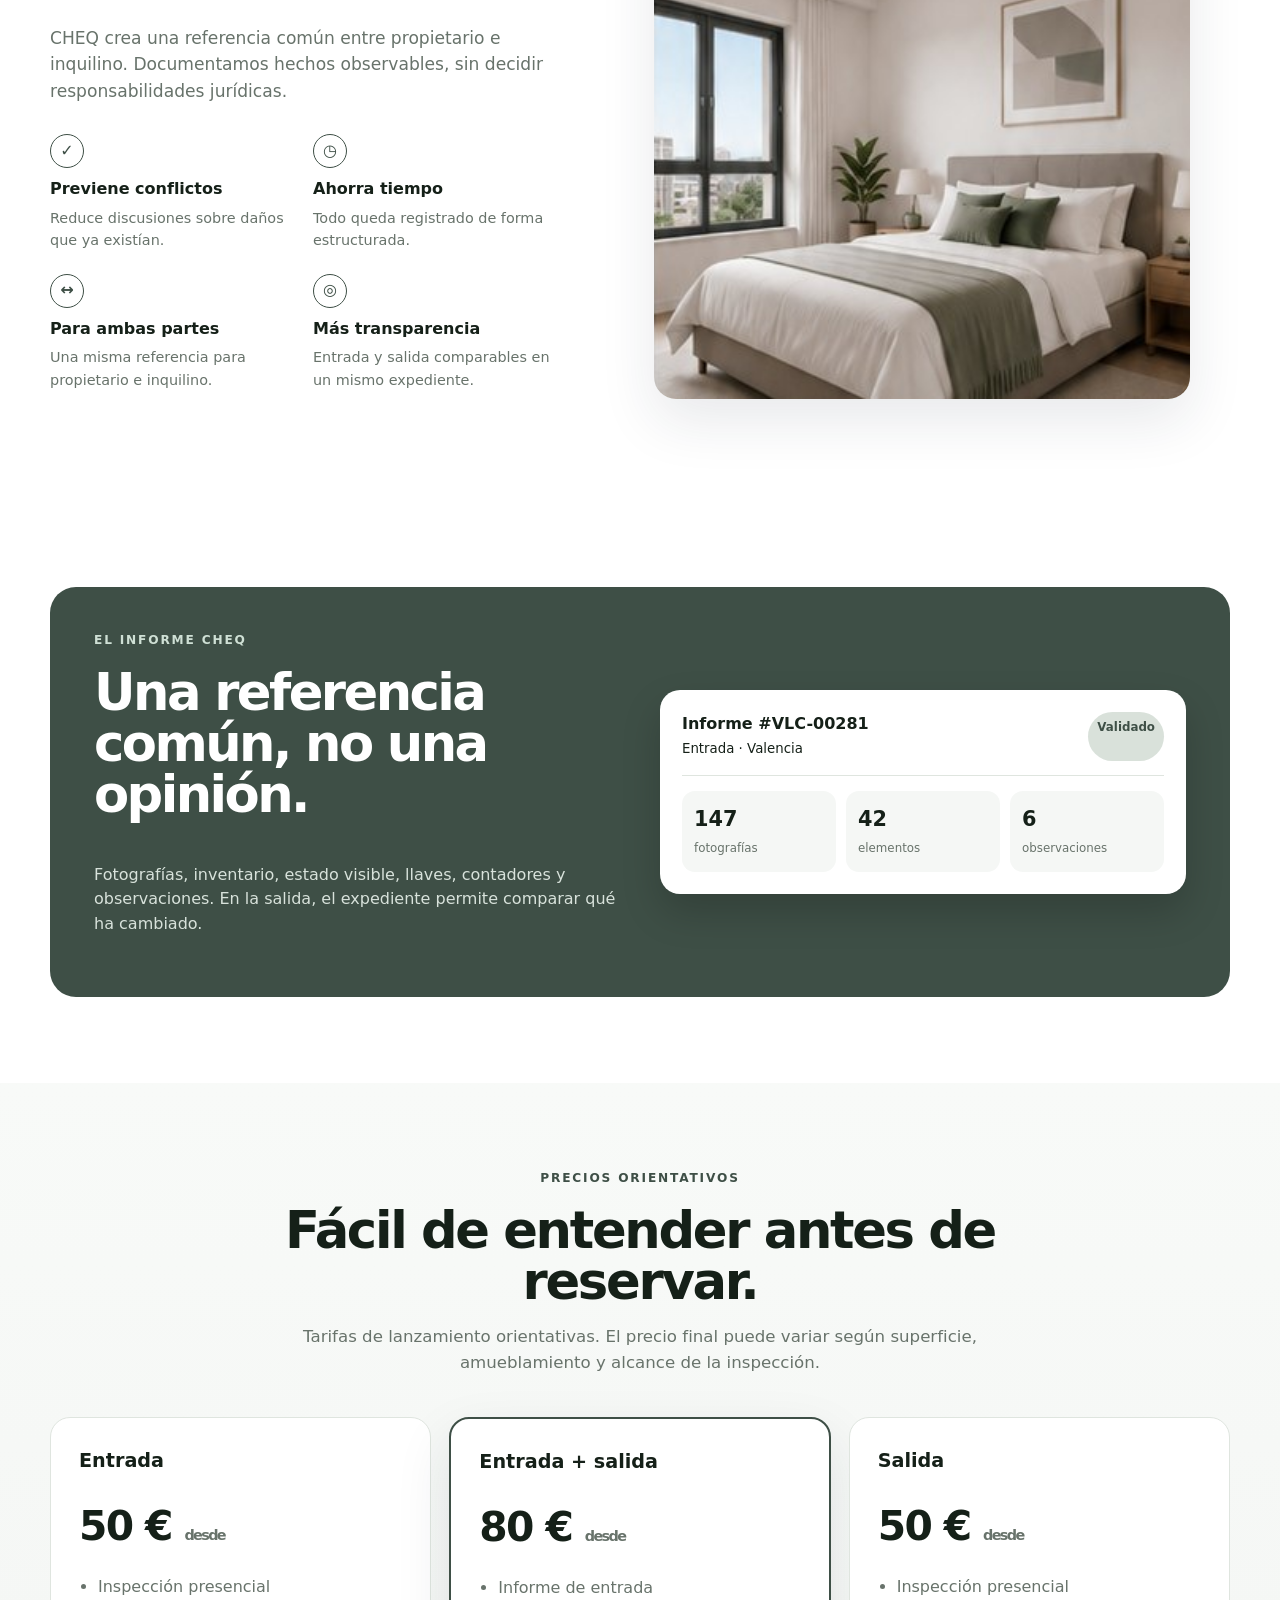
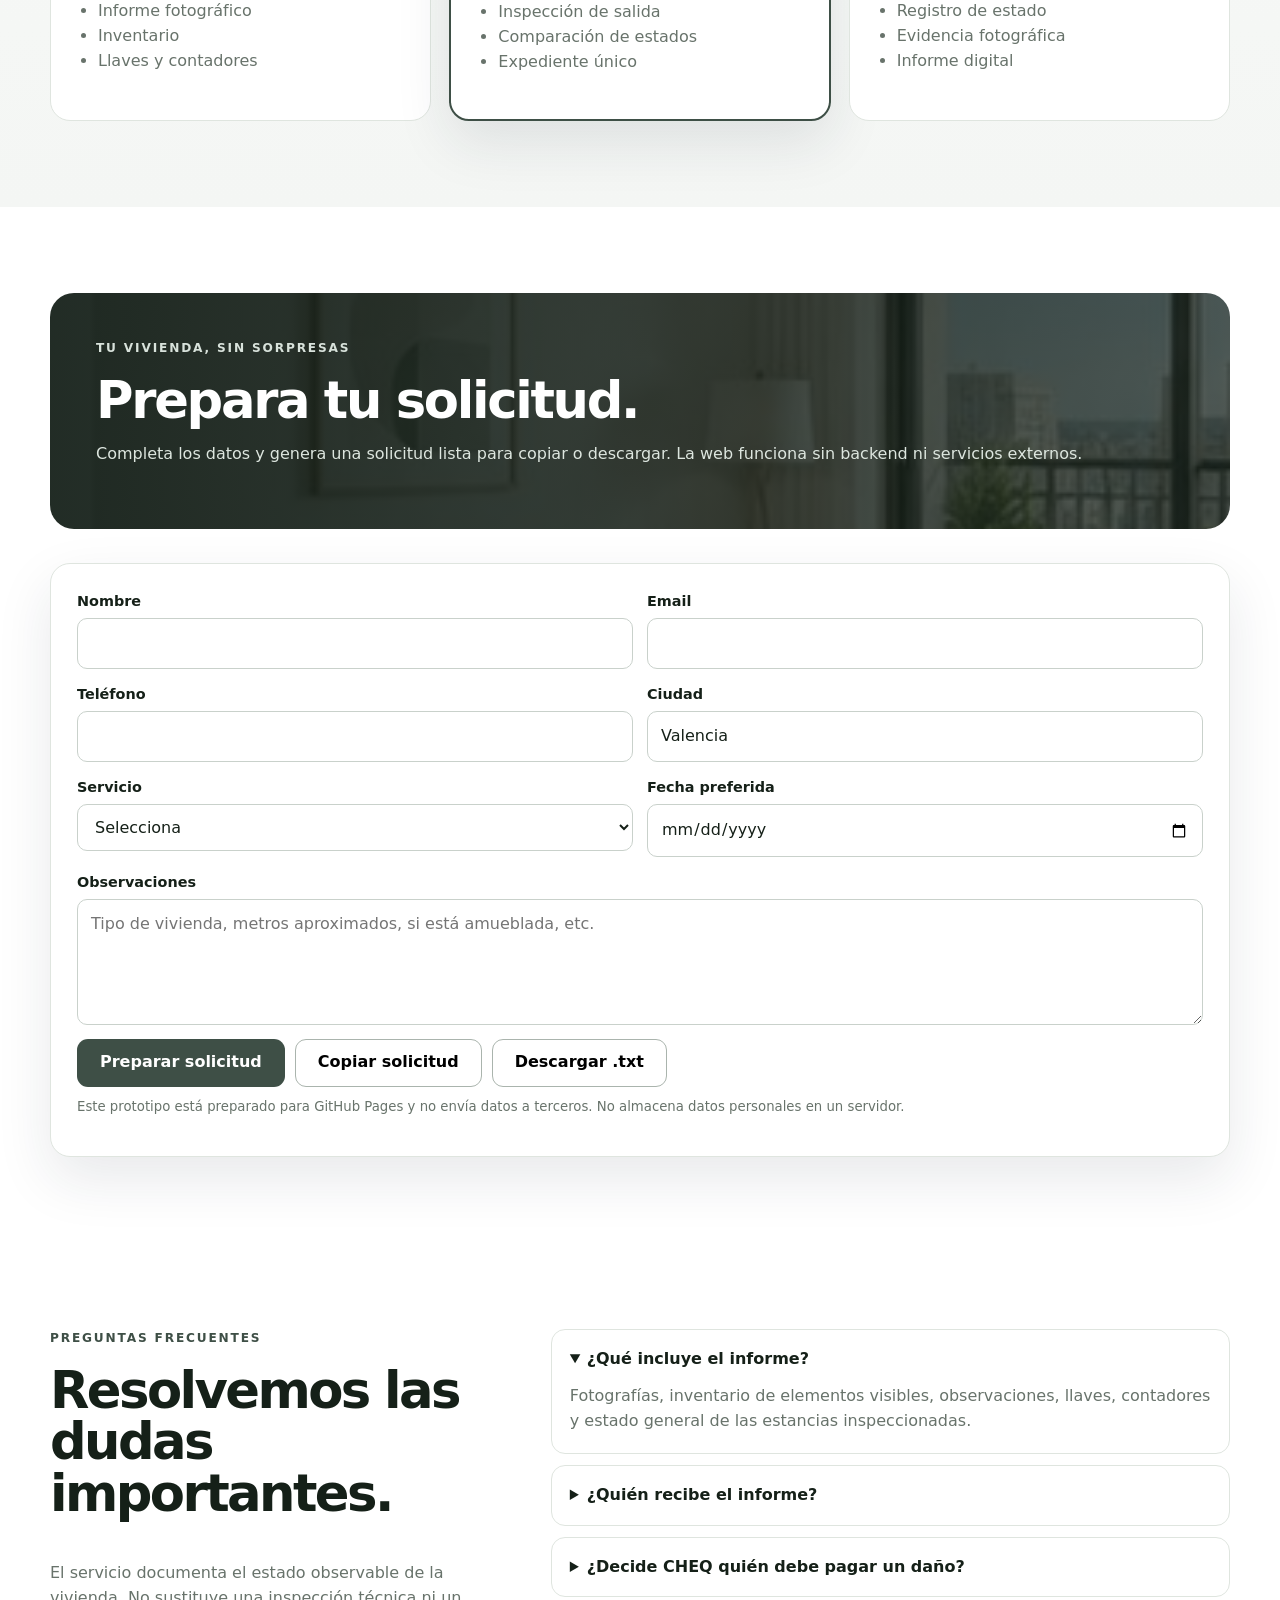
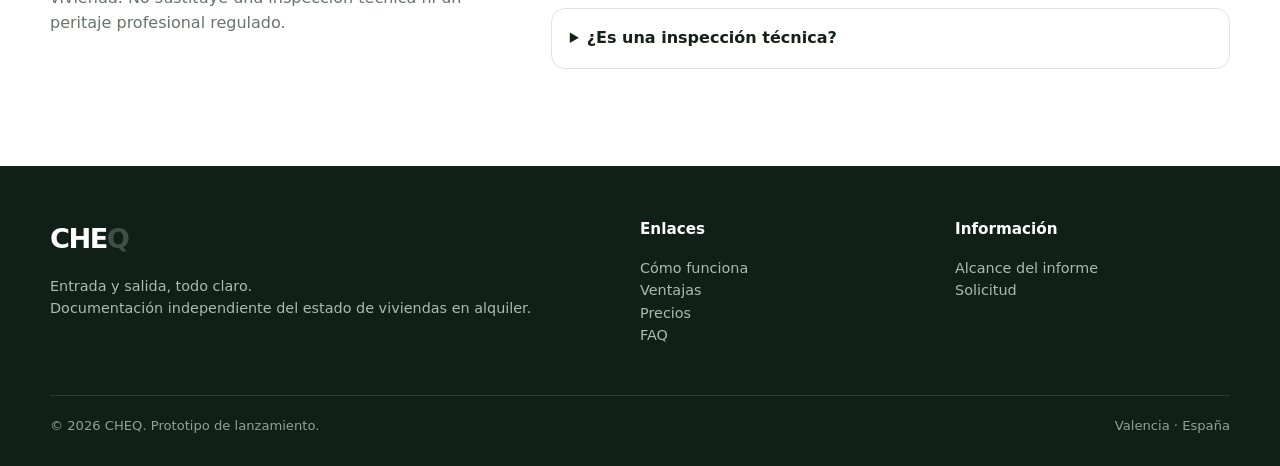
==== commit c9e8001a: "Set exit inspection price to 50 euros" ====
--- a/index.html
+++ b/index.html
@@ -142,7 +142,7 @@
     <div class="pricing">
       <article class="price-card"><h3>Entrada</h3><div class="price">50 € <small>desde</small></div><ul><li>Inspección presencial</li><li>Informe fotográfico</li><li>Inventario</li><li>Llaves y contadores</li></ul></article>
       <article class="price-card featured"><h3>Entrada + salida</h3><div class="price">80 € <small>desde</small></div><ul><li>Informe de entrada</li><li>Inspección de salida</li><li>Comparación de estados</li><li>Expediente único</li></ul></article>
-      <article class="price-card"><h3>Salida</h3><div class="price">79 € <small>desde</small></div><ul><li>Inspección presencial</li><li>Registro de estado</li><li>Evidencia fotográfica</li><li>Informe digital</li></ul></article>
+      <article class="price-card"><h3>Salida</h3><div class="price">50 € <small>desde</small></div><ul><li>Inspección presencial</li><li>Registro de estado</li><li>Evidencia fotográfica</li><li>Informe digital</li></ul></article>
     </div>
   </div>
 </section>
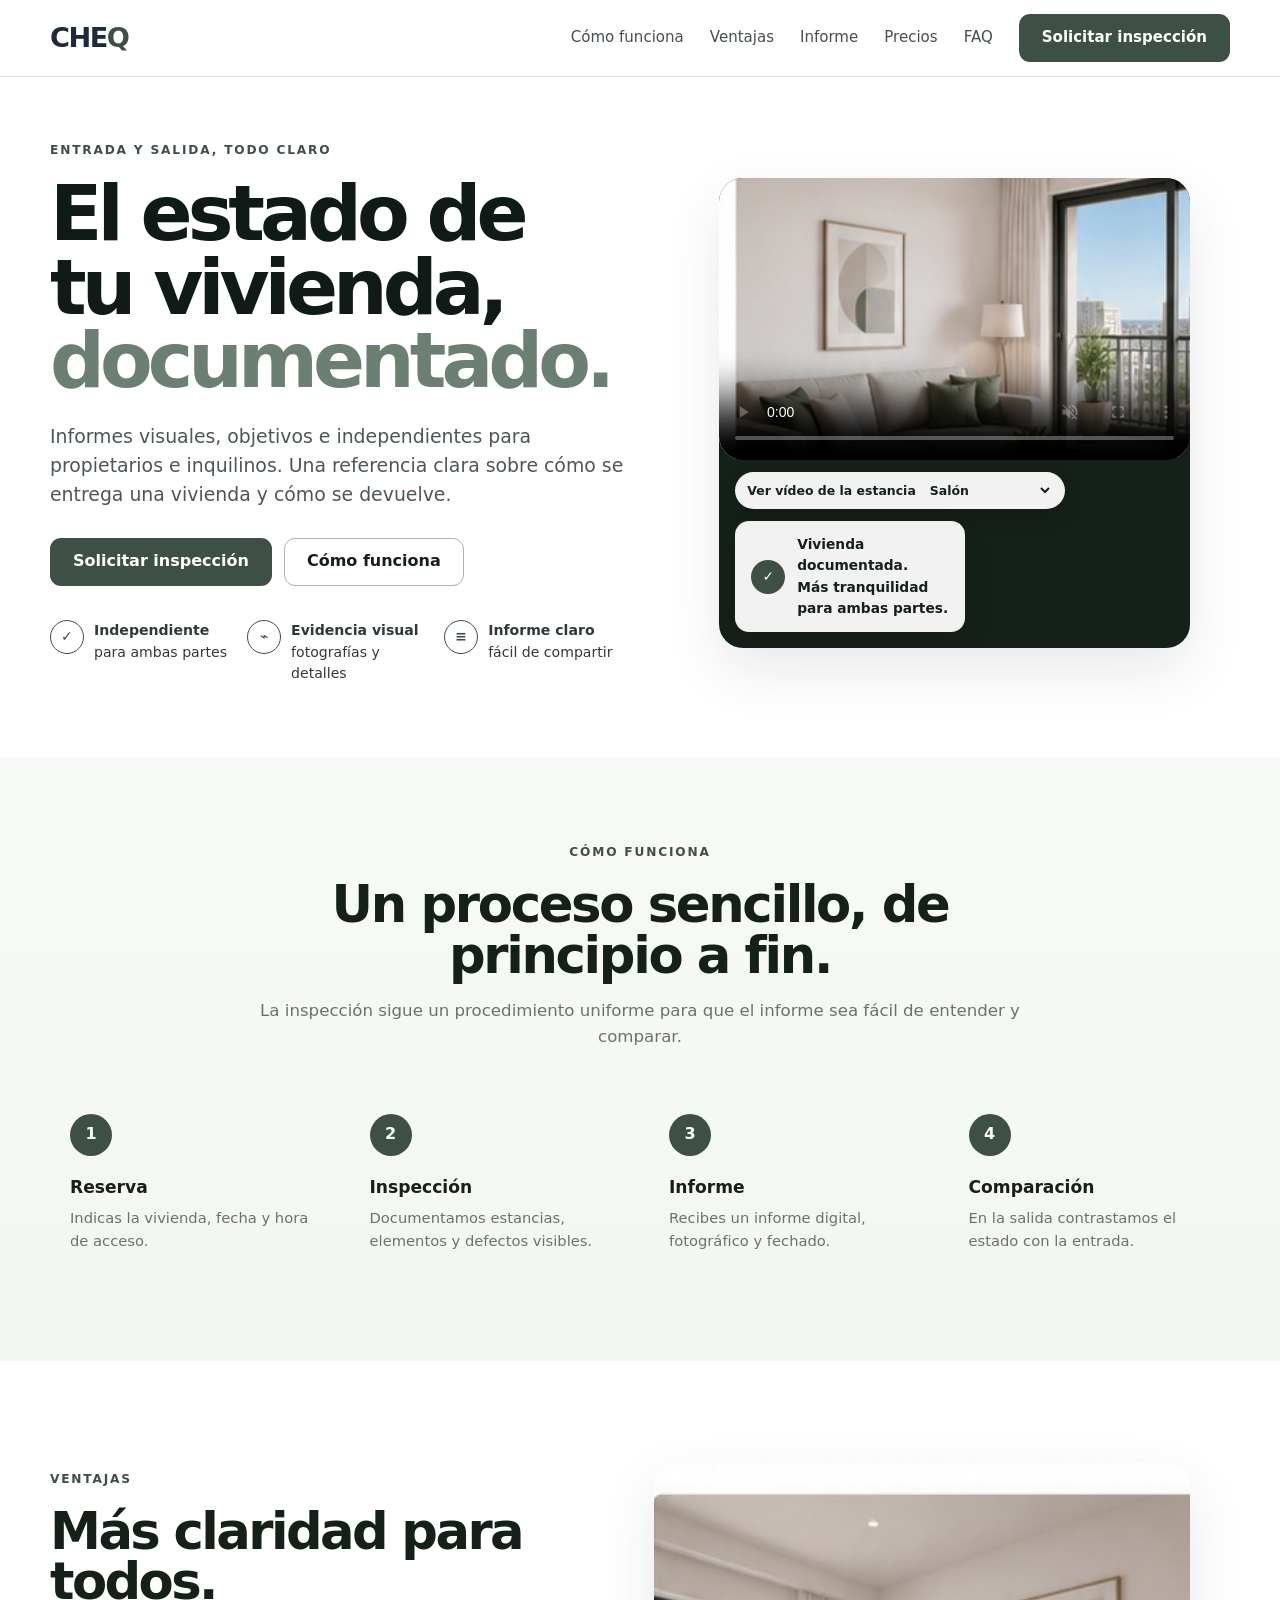
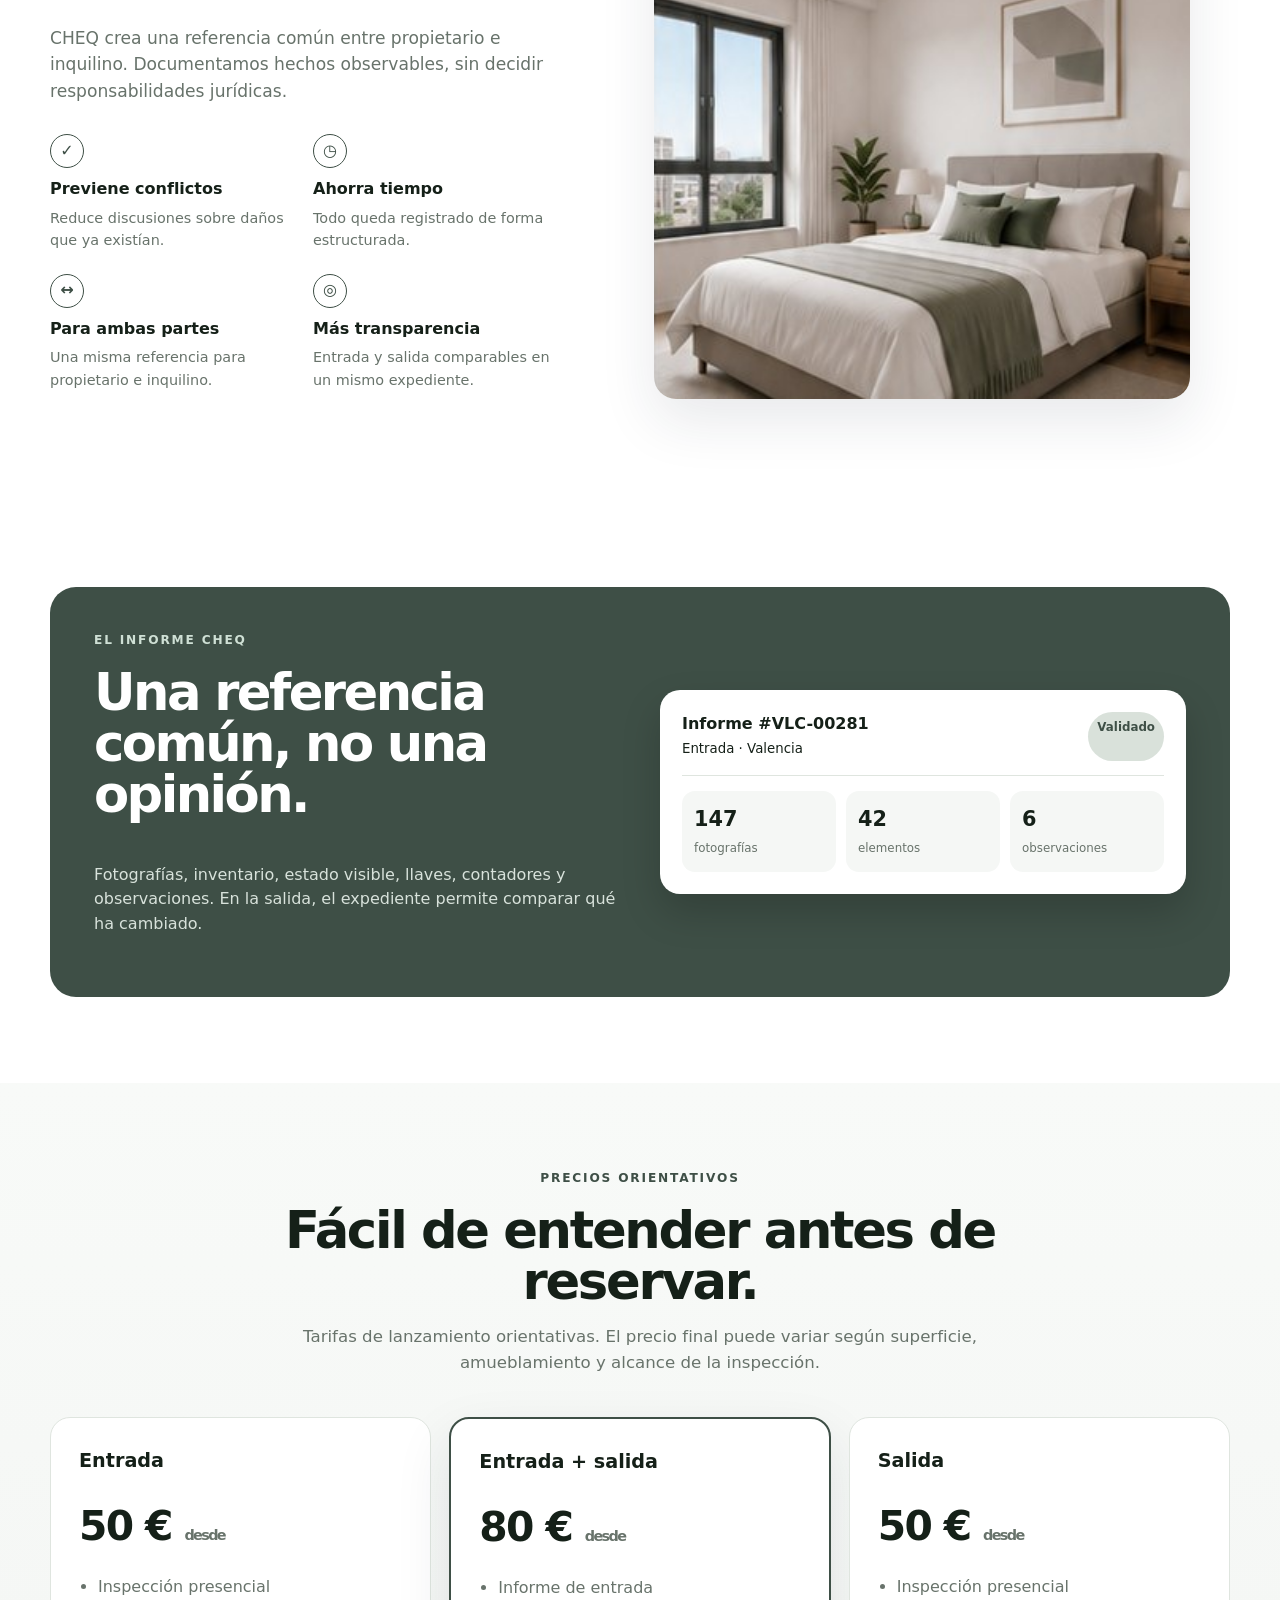
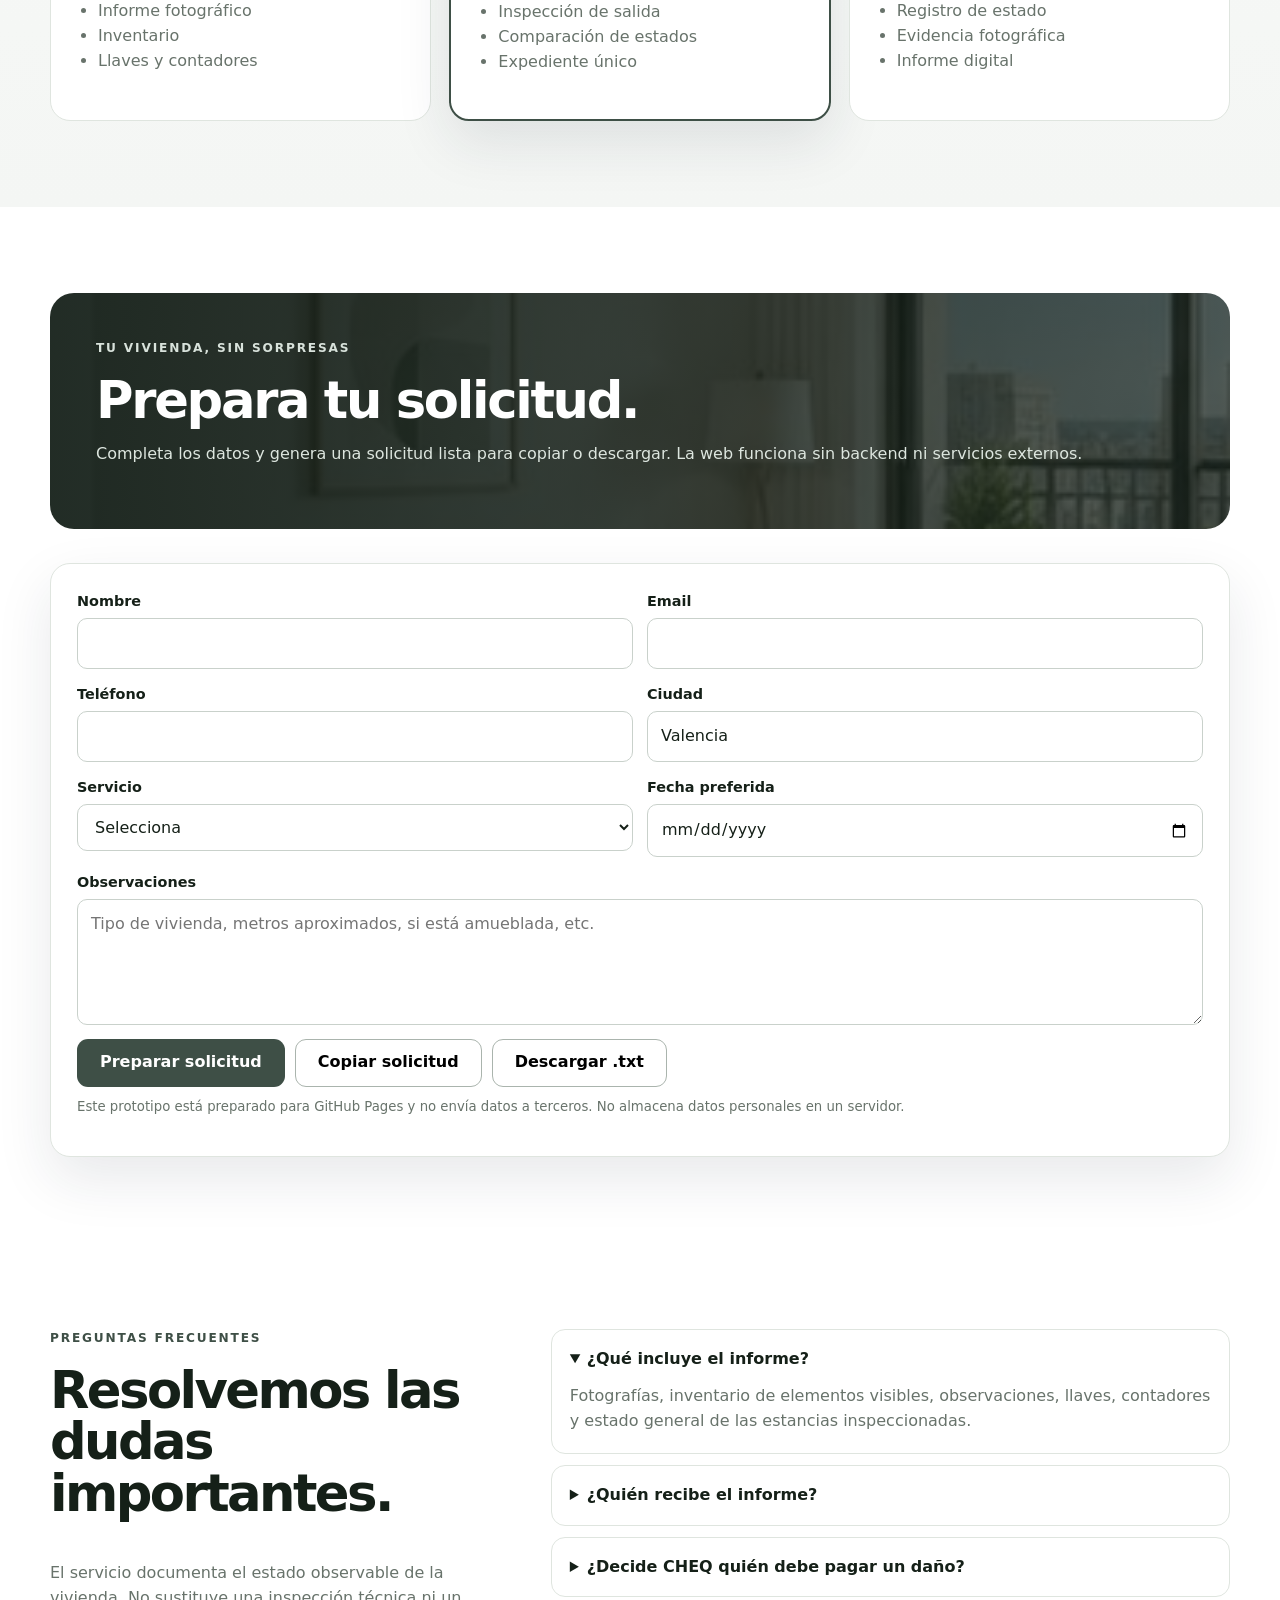
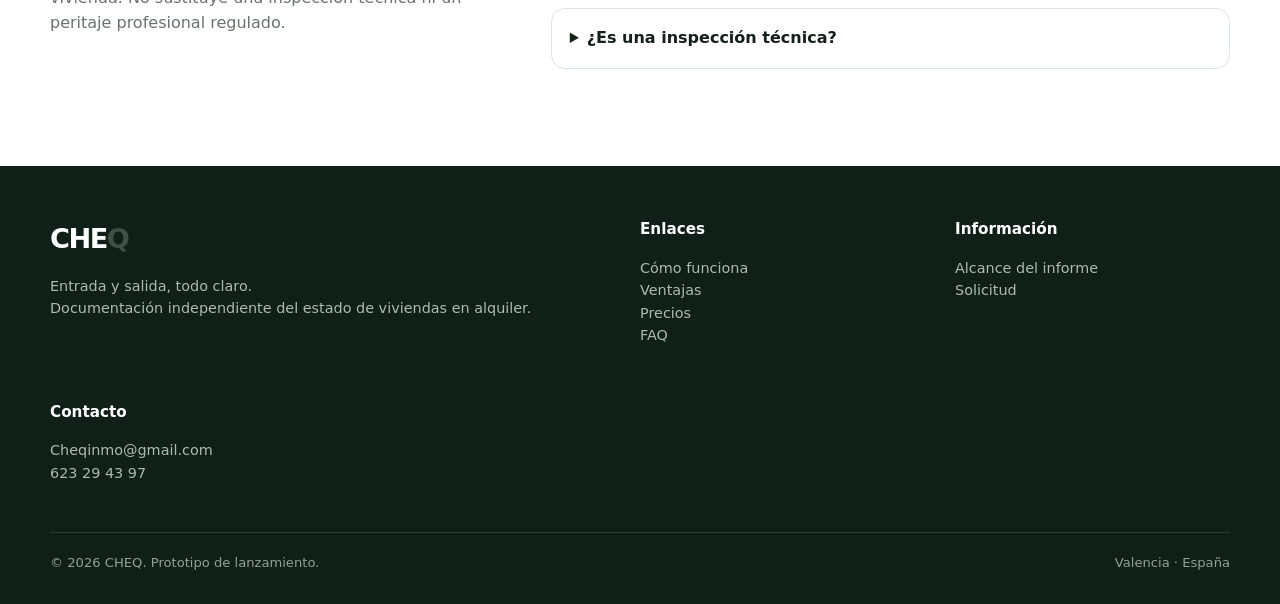
==== commit 37a57edc: "Add company contact details to footer" ====
--- a/index.html
+++ b/index.html
@@ -202,6 +202,7 @@
       <div><div class="brand">CHE<b>Q</b></div><p>Entrada y salida, todo claro.<br>Documentación independiente del estado de viviendas en alquiler.</p></div>
       <div><h3>Enlaces</h3><p><a href="#como">Cómo funciona</a><br><a href="#ventajas">Ventajas</a><br><a href="#precios">Precios</a><br><a href="#faq">FAQ</a></p></div>
       <div><h3>Información</h3><p><a href="#informe">Alcance del informe</a><br><a href="#reservar">Solicitud</a></p></div>
+      <div><h3>Contacto</h3><p><a href="mailto:cheqinmo@gmail.com">Cheqinmo@gmail.com</a><br><a href="tel:+34623294397">623 29 43 97</a></p></div>
     </div>
     <div class="legal"><span>© 2026 CHEQ. Prototipo de lanzamiento.</span><span>Valencia · España</span></div>
   </div>
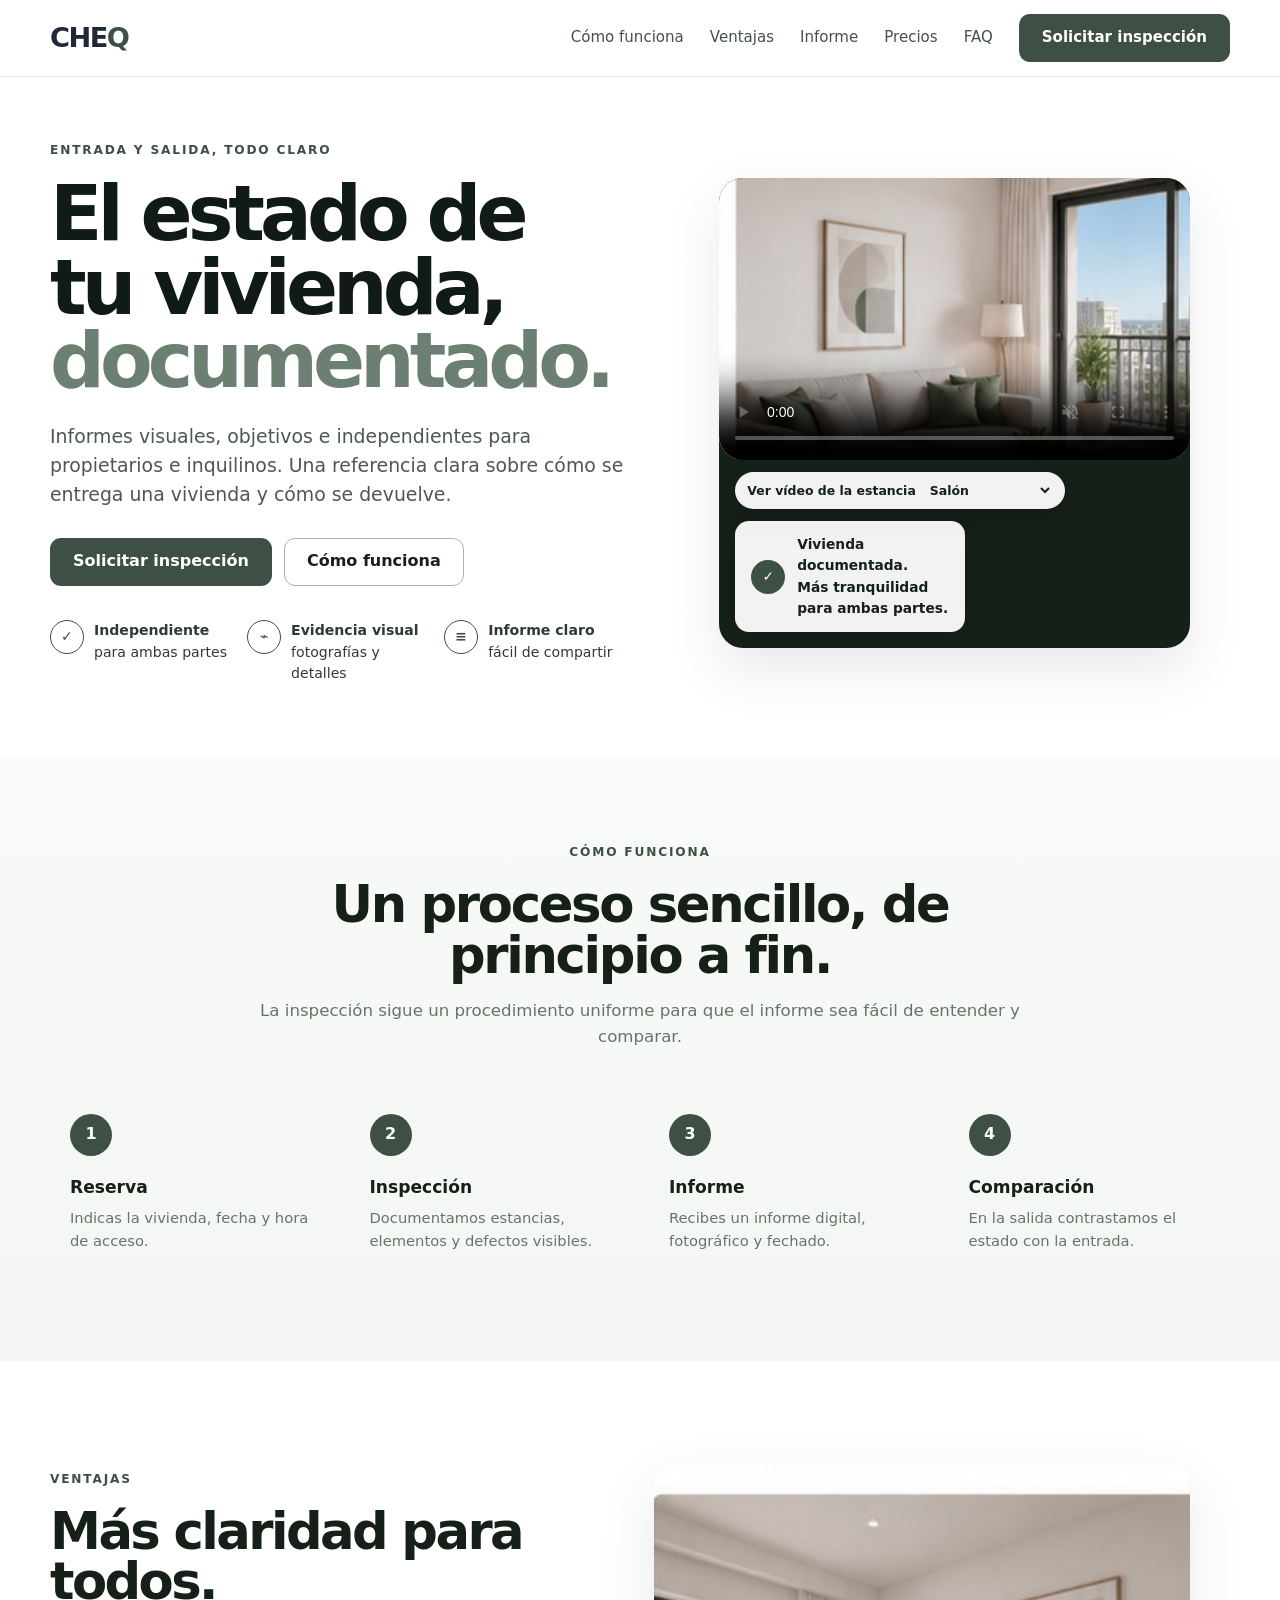
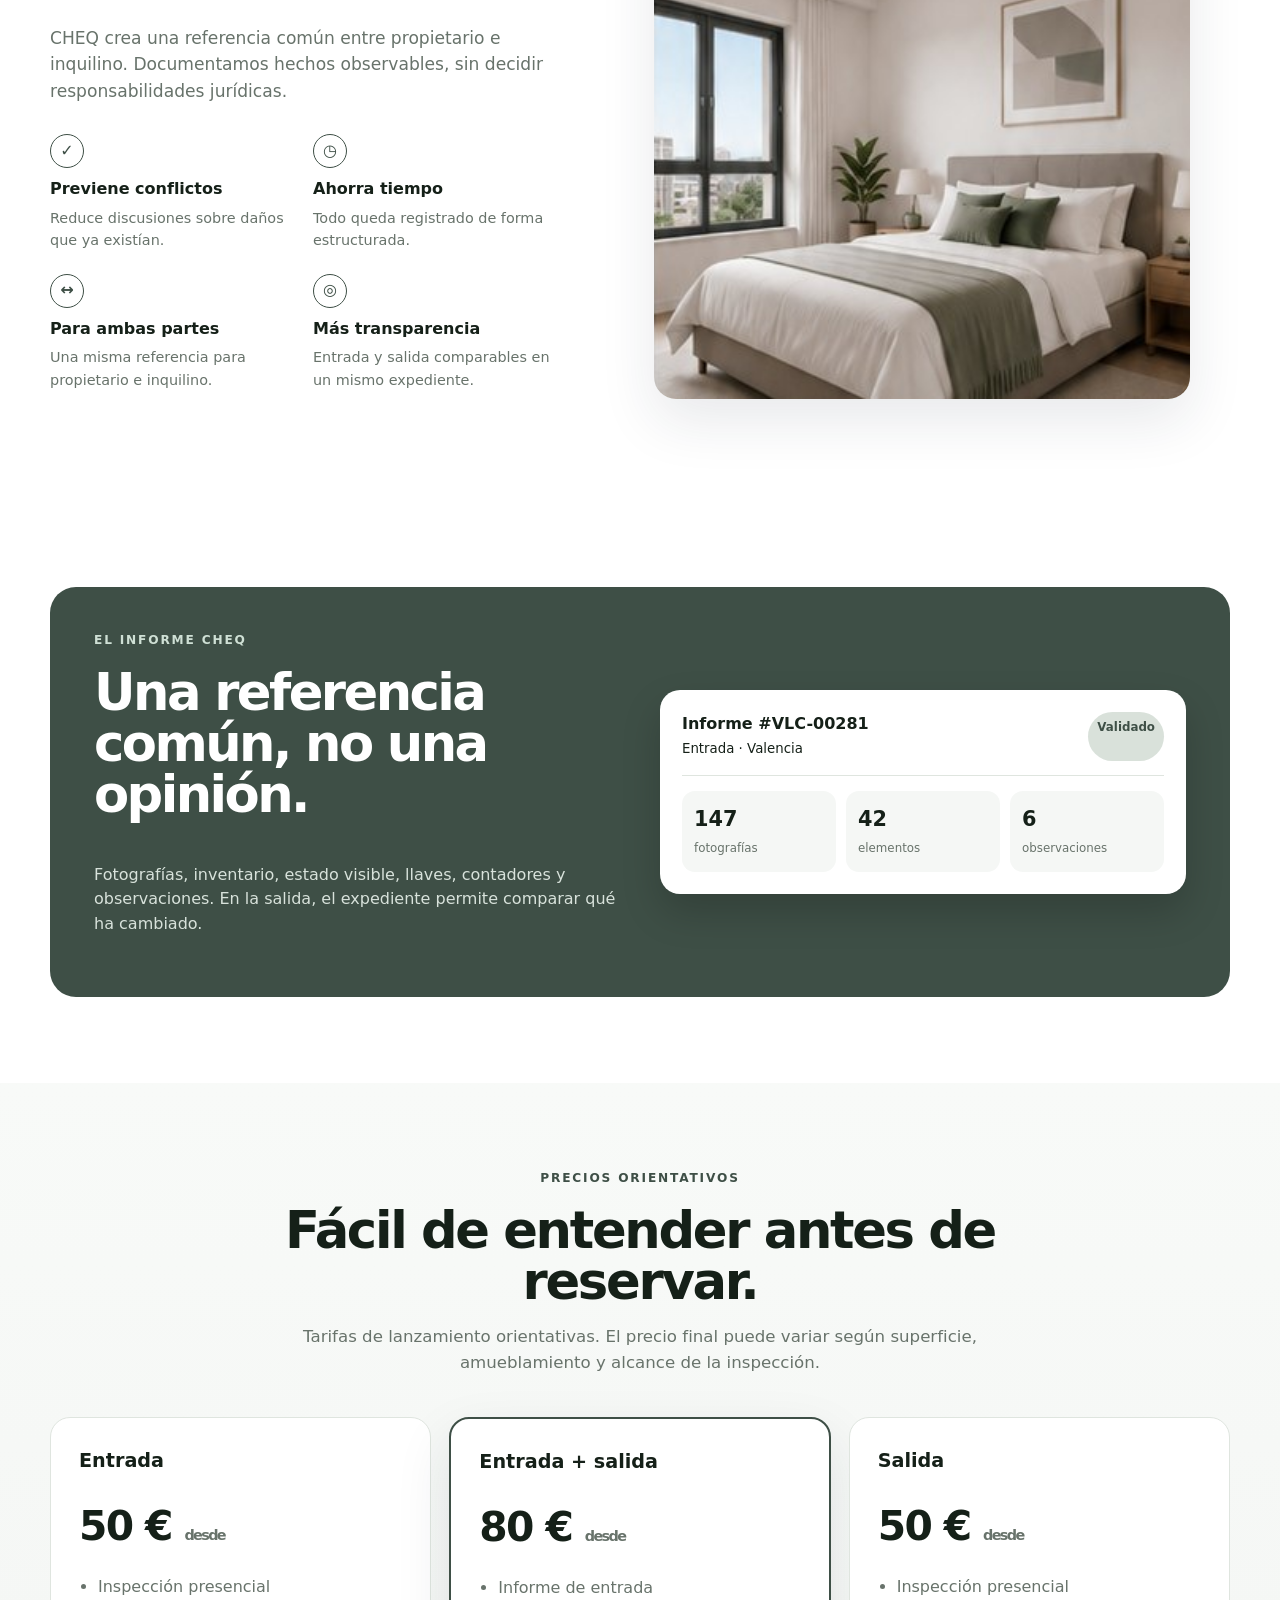
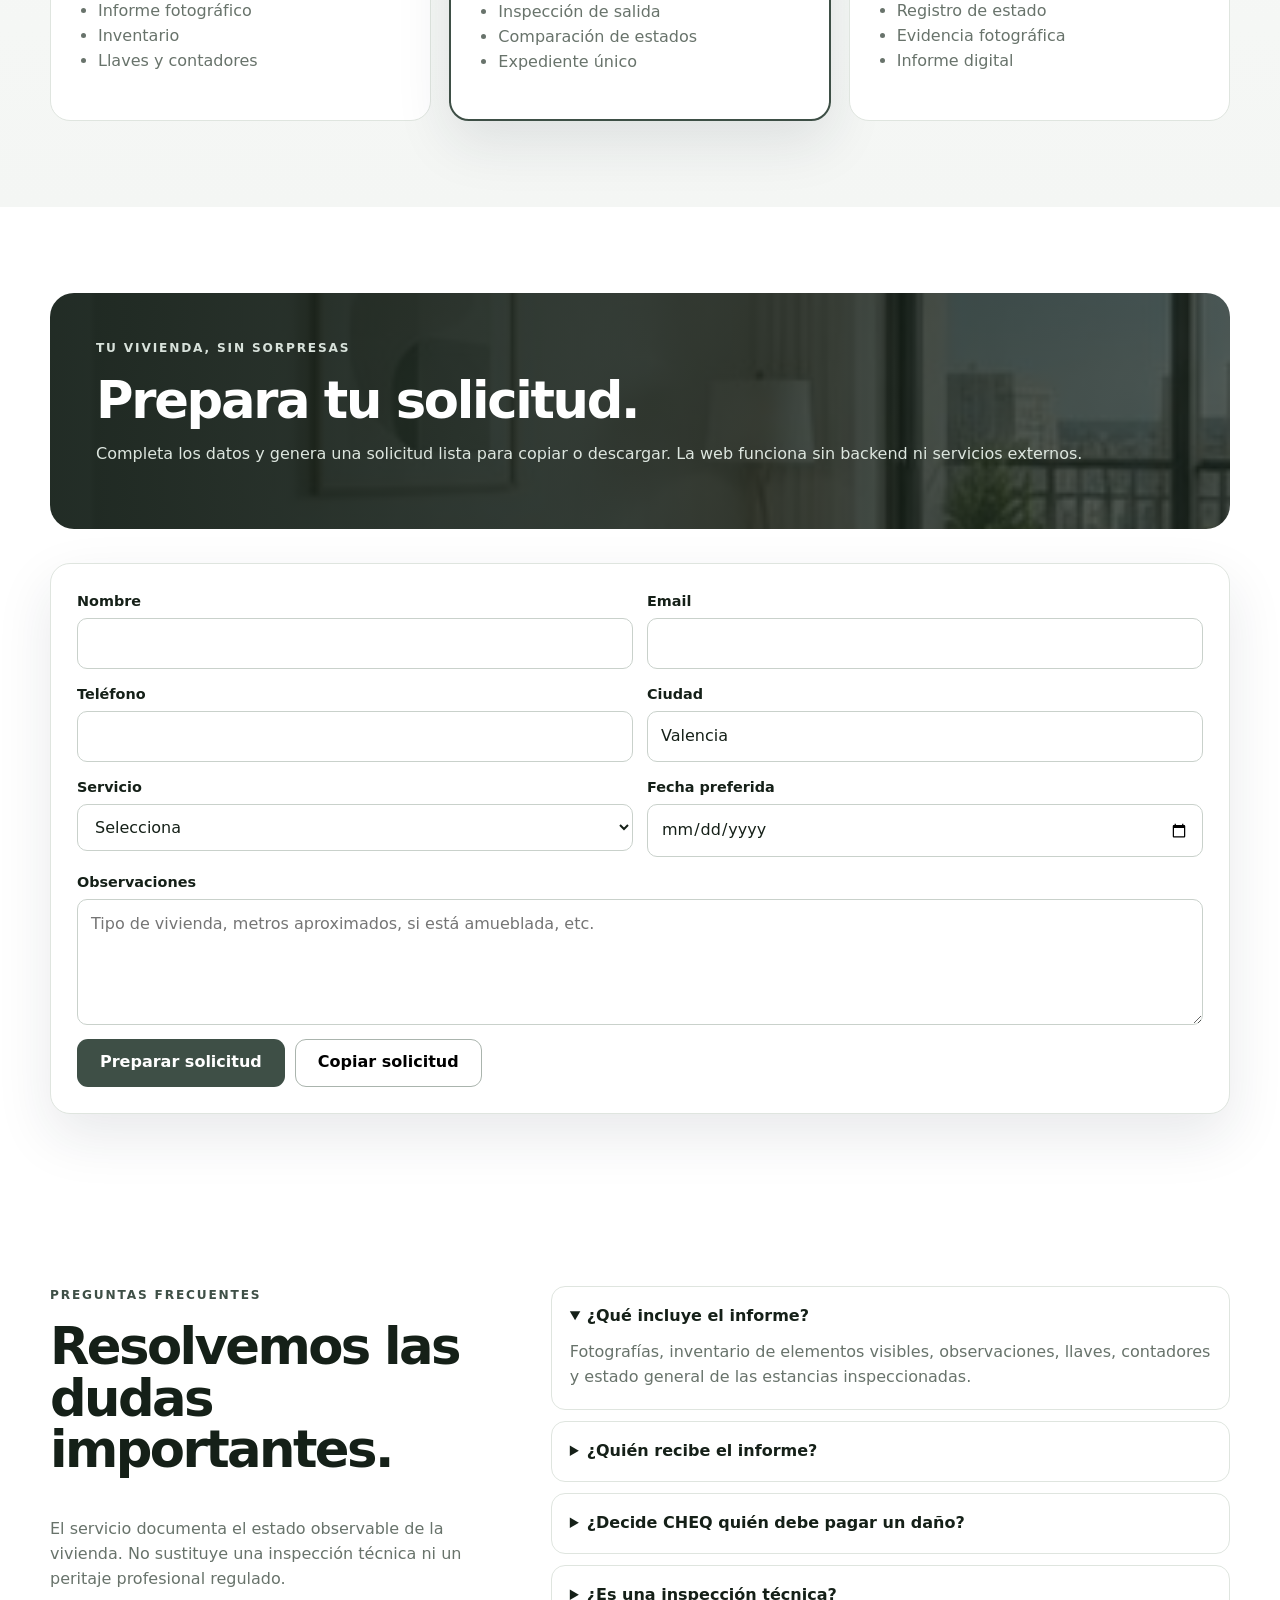
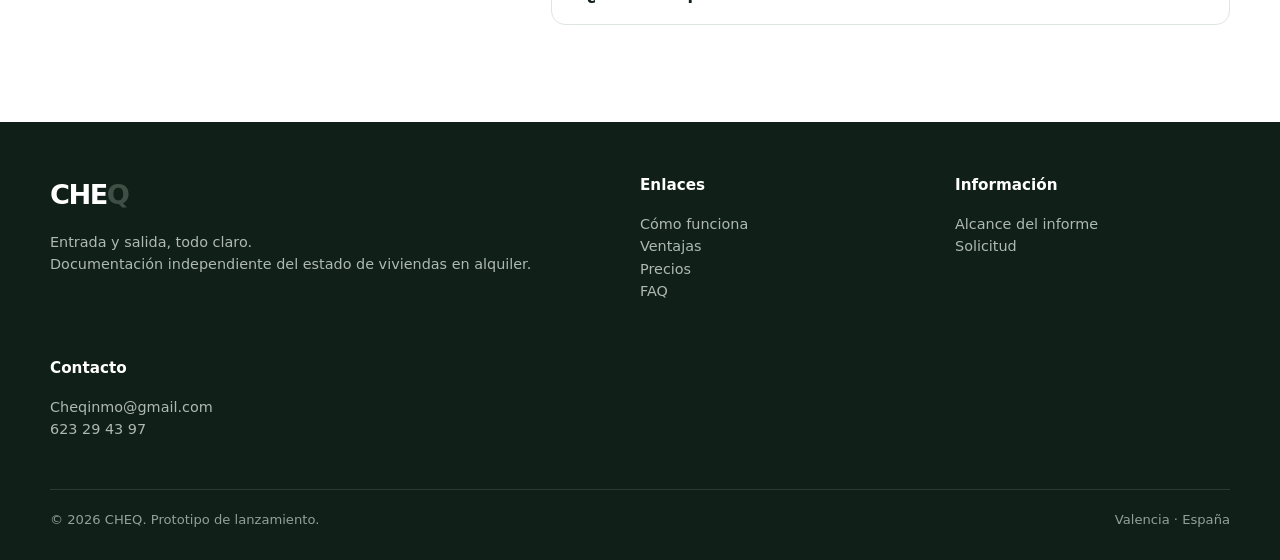
==== commit 1e58672f: "Remove download button and GitHub disclaimer" ====
--- a/index.html
+++ b/index.html
@@ -157,7 +157,12 @@
       </div>
     </div>
     <div class="request-card">
-      <form id="request-form">
+      <form id="request-form" action="https://api.web3forms.com/submit" method="POST">
+        <input type="hidden" name="access_key" value="9aa3a113-e042-444b-abad-5b456d965625">
+        <input type="hidden" name="subject" value="Nueva solicitud de inspección CHEQ">
+        <input type="hidden" name="from_name" value="CHEQ Web">
+        <input type="hidden" name="to_email" value="cheqinmo@gmail.com">
+        <input type="checkbox" name="botcheck" style="display:none">
         <div class="form-grid">
           <div class="field"><label for="nombre">Nombre</label><input id="nombre" name="nombre" autocomplete="name" required></div>
           <div class="field"><label for="email">Email</label><input id="email" name="email" type="email" autocomplete="email" required></div>
@@ -170,9 +175,7 @@
         <div class="form-actions">
           <button class="btn primary" type="submit">Preparar solicitud</button>
           <button class="btn secondary" type="button" id="copy-request">Copiar solicitud</button>
-          <button class="btn secondary" type="button" id="download-request">Descargar .txt</button>
-        </div>
-        <p class="form-note">Este prototipo está preparado para GitHub Pages y no envía datos a terceros. No almacena datos personales en un servidor.</p>
+        </div>
         <div id="request-output" class="request-output" tabindex="-1" aria-live="polite"></div>
       </form>
     </div>
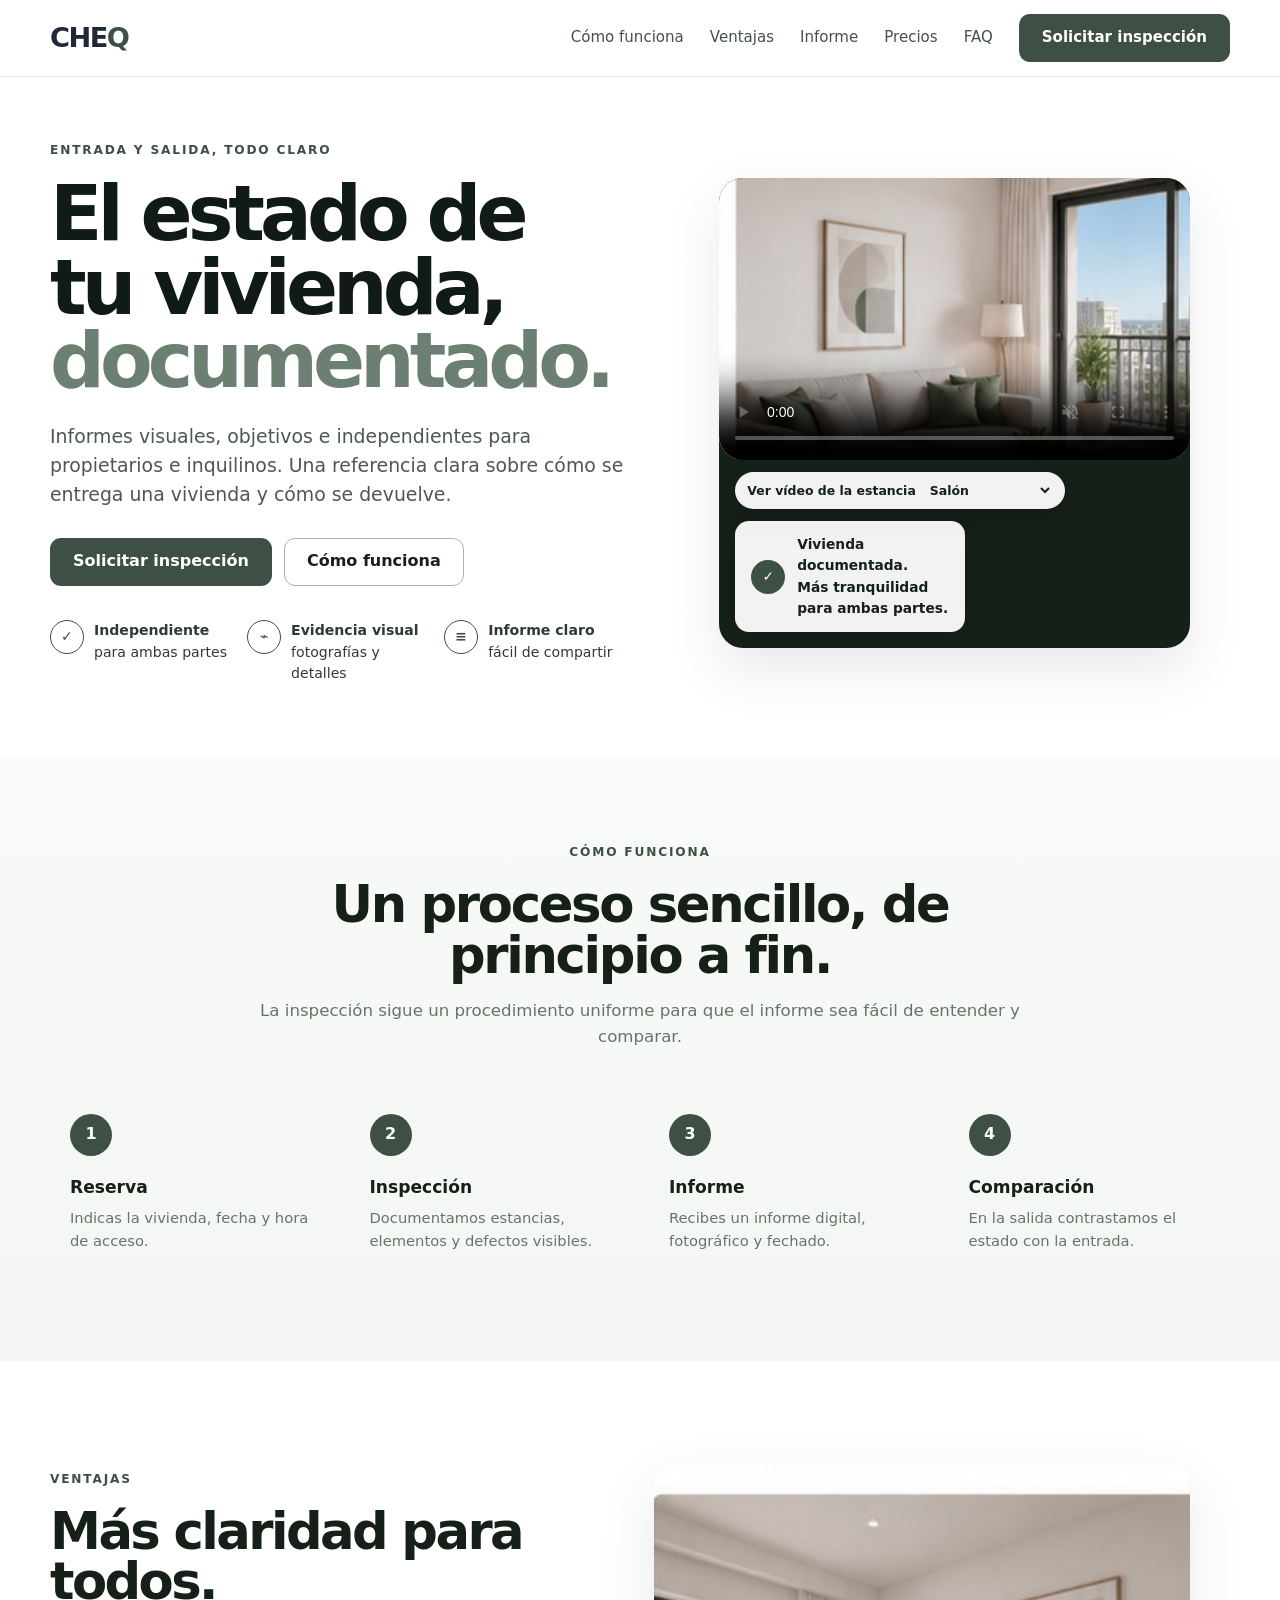
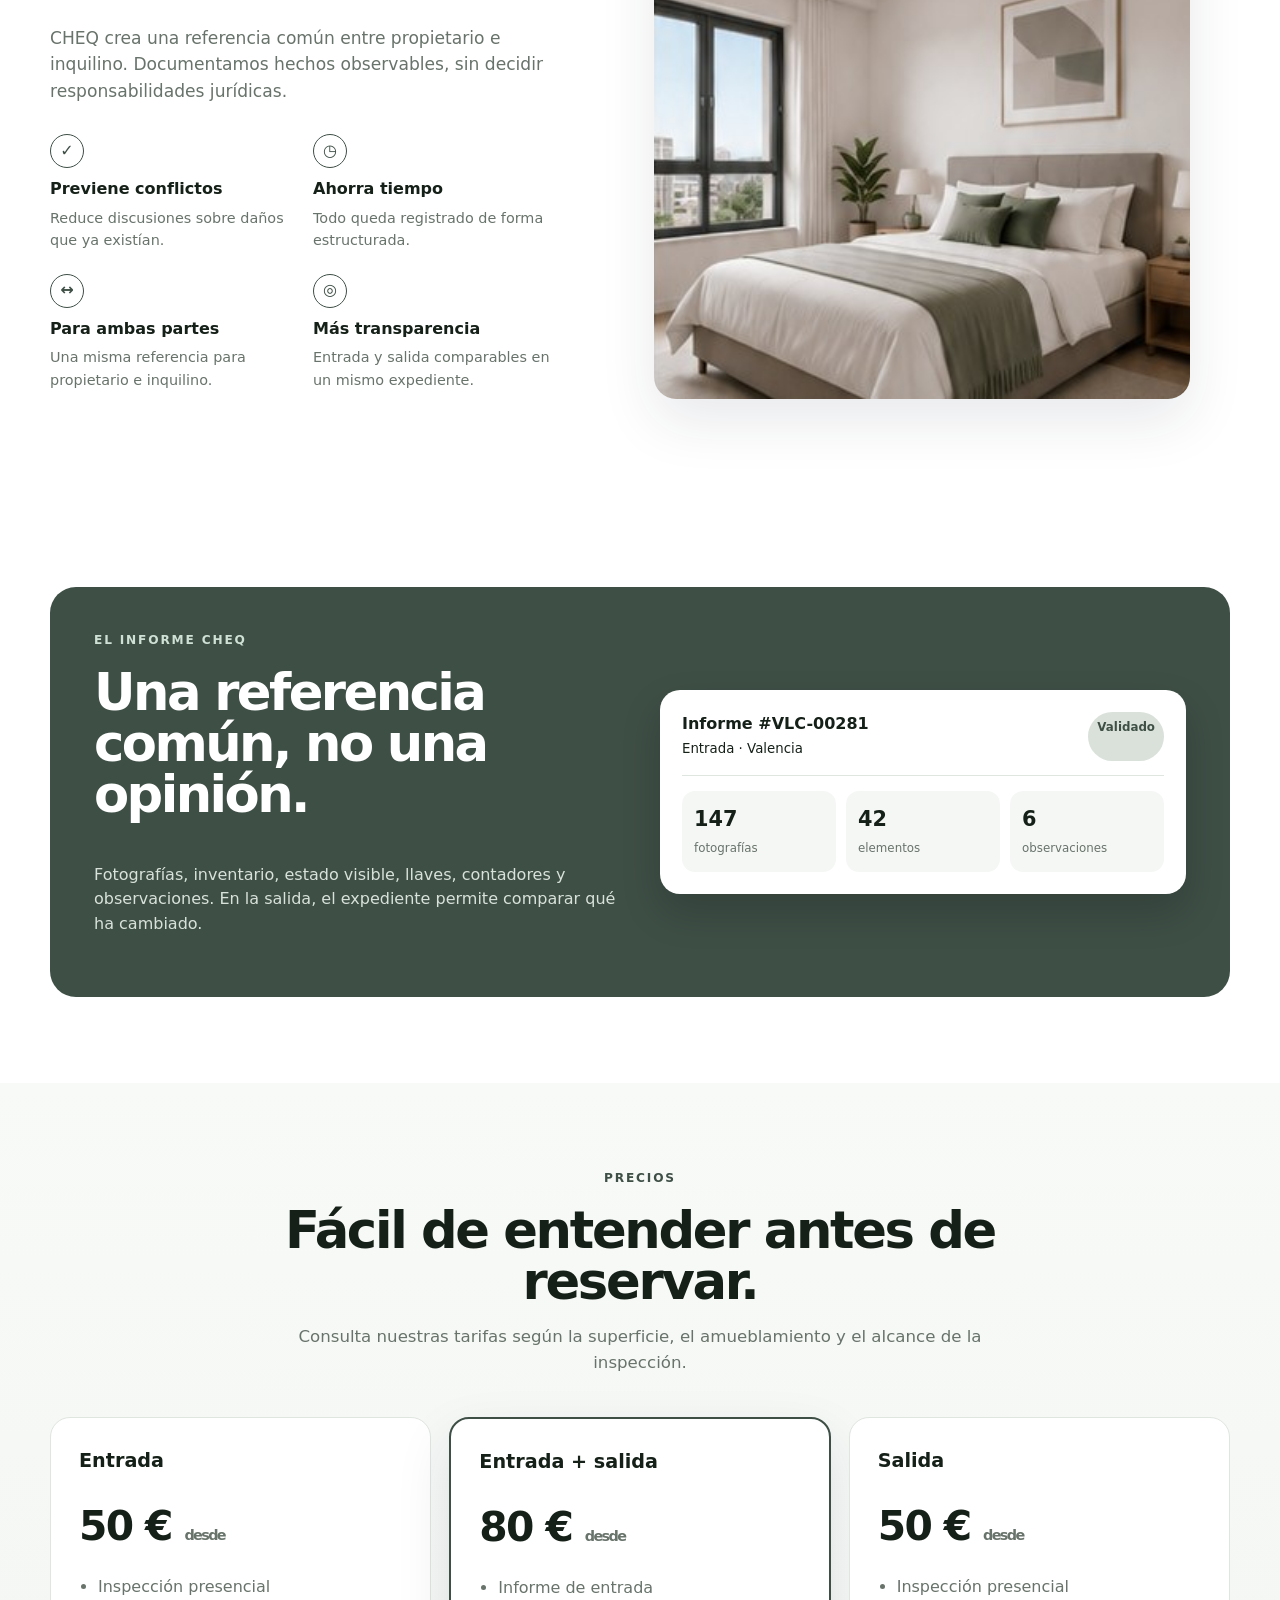
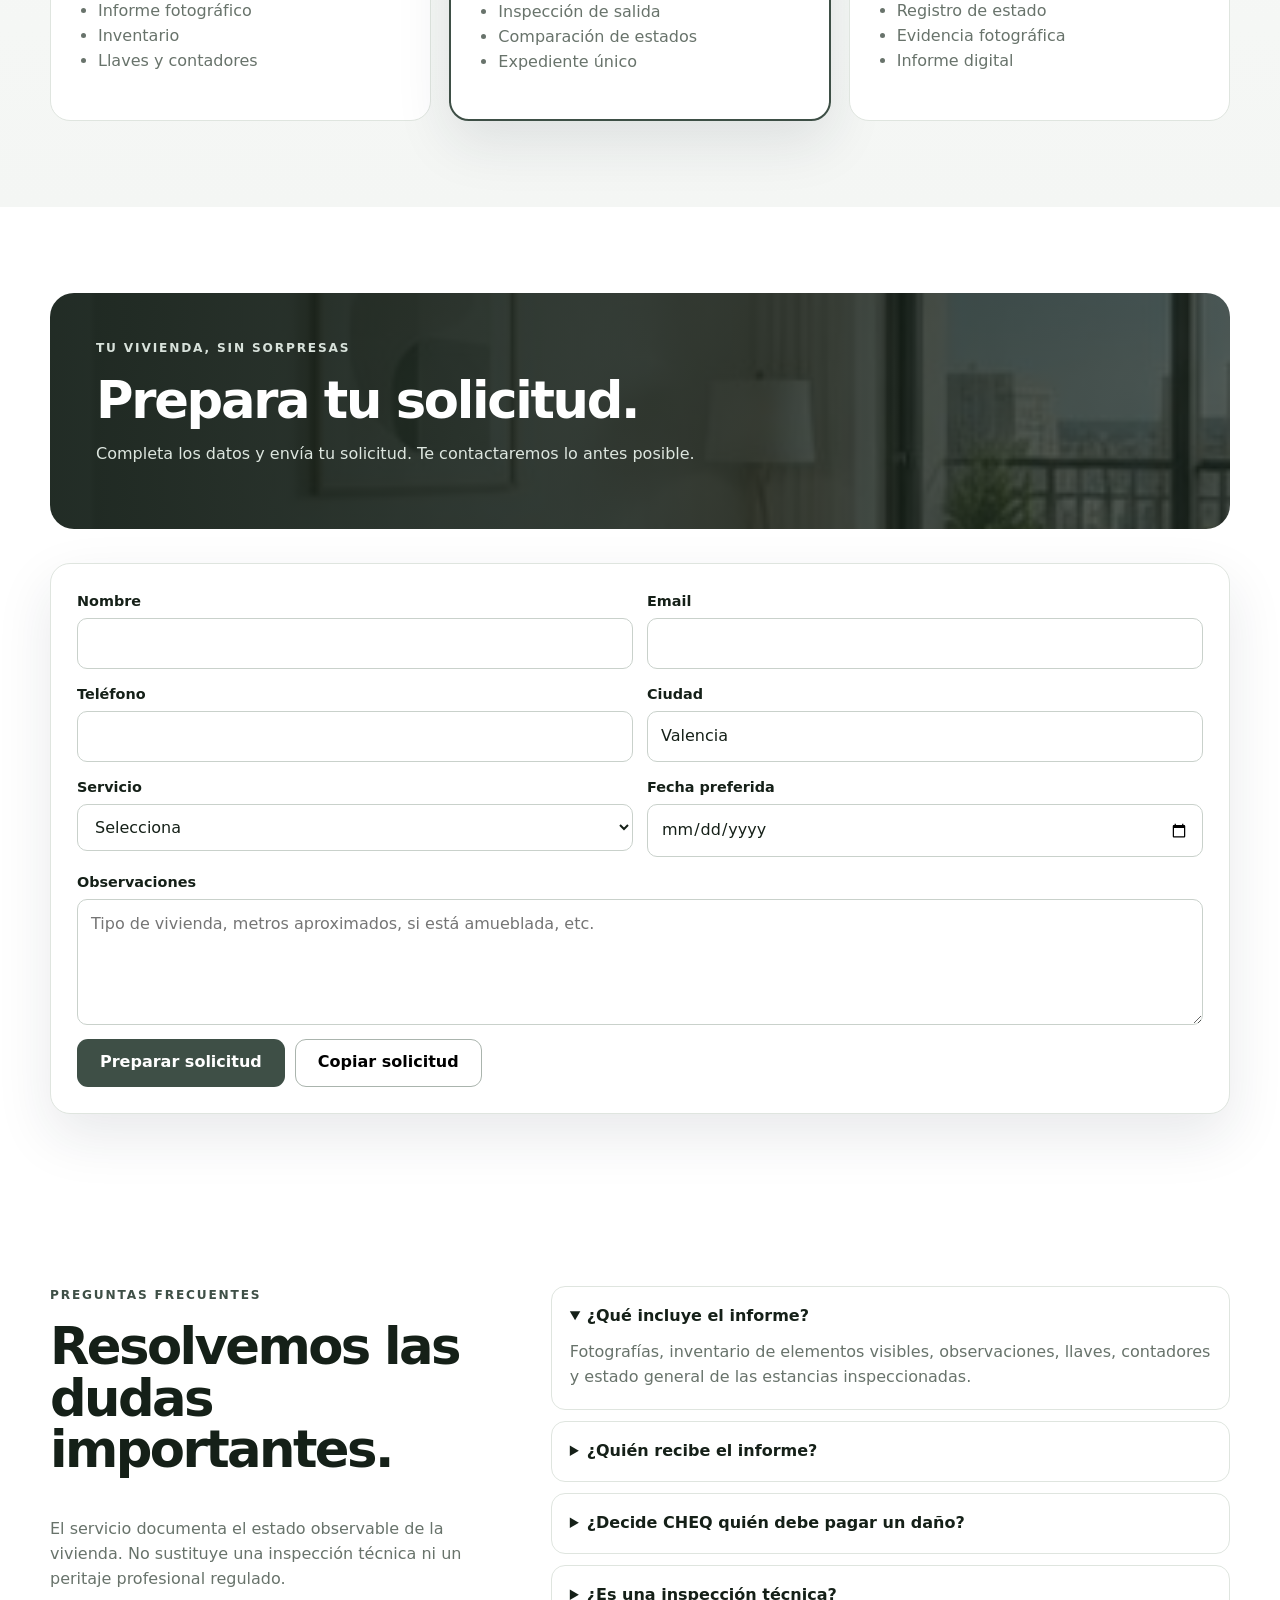
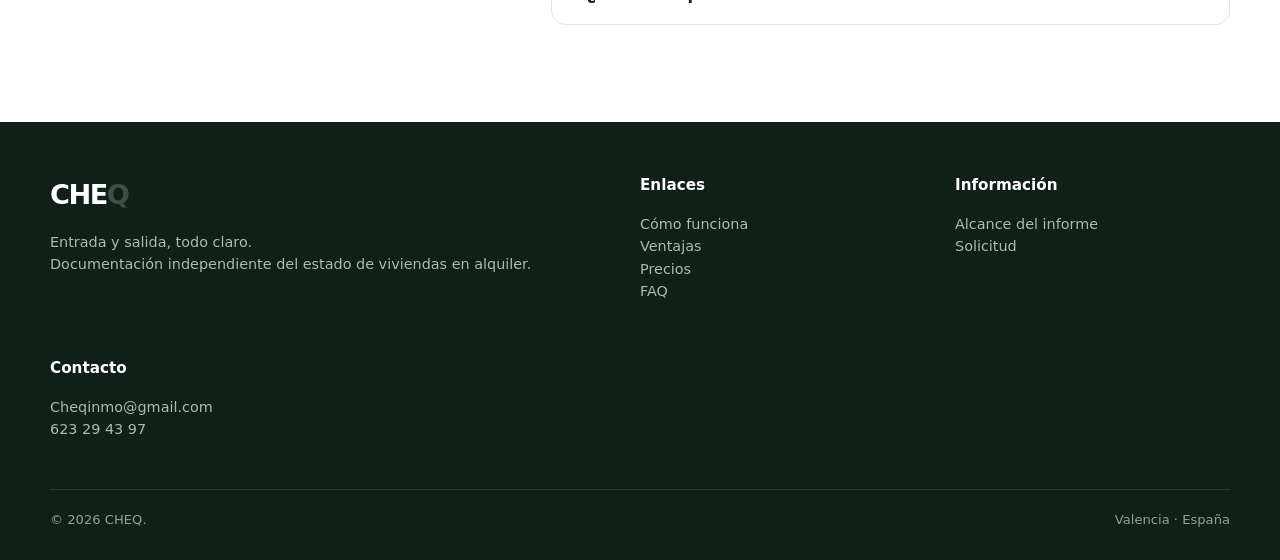
==== commit 29cc678b: "Remove prototype wording from website" ====
--- a/index.html
+++ b/index.html
@@ -135,9 +135,9 @@
 <section class="tinted" id="precios">
   <div class="wrap">
     <div class="section-head">
-      <div class="eyebrow">Precios orientativos</div>
+      <div class="eyebrow">Precios</div>
       <h2>Fácil de entender antes de reservar.</h2>
-      <p>Tarifas de lanzamiento orientativas. El precio final puede variar según superficie, amueblamiento y alcance de la inspección.</p>
+      <p>Consulta nuestras tarifas según la superficie, el amueblamiento y el alcance de la inspección.</p>
     </div>
     <div class="pricing">
       <article class="price-card"><h3>Entrada</h3><div class="price">50 € <small>desde</small></div><ul><li>Inspección presencial</li><li>Informe fotográfico</li><li>Inventario</li><li>Llaves y contadores</li></ul></article>
@@ -153,7 +153,7 @@
       <div>
         <div class="eyebrow" style="color:#D8E2DB">Tu vivienda, sin sorpresas</div>
         <h2>Prepara tu solicitud.</h2>
-        <p>Completa los datos y genera una solicitud lista para copiar o descargar. La web funciona sin backend ni servicios externos.</p>
+        <p>Completa los datos y envía tu solicitud. Te contactaremos lo antes posible.</p>
       </div>
     </div>
     <div class="request-card">
@@ -207,7 +207,7 @@
       <div><h3>Información</h3><p><a href="#informe">Alcance del informe</a><br><a href="#reservar">Solicitud</a></p></div>
       <div><h3>Contacto</h3><p><a href="mailto:cheqinmo@gmail.com">Cheqinmo@gmail.com</a><br><a href="tel:+34623294397">623 29 43 97</a></p></div>
     </div>
-    <div class="legal"><span>© 2026 CHEQ. Prototipo de lanzamiento.</span><span>Valencia · España</span></div>
+    <div class="legal"><span>© 2026 CHEQ.</span><span>Valencia · España</span></div>
   </div>
 </footer>
 </body>
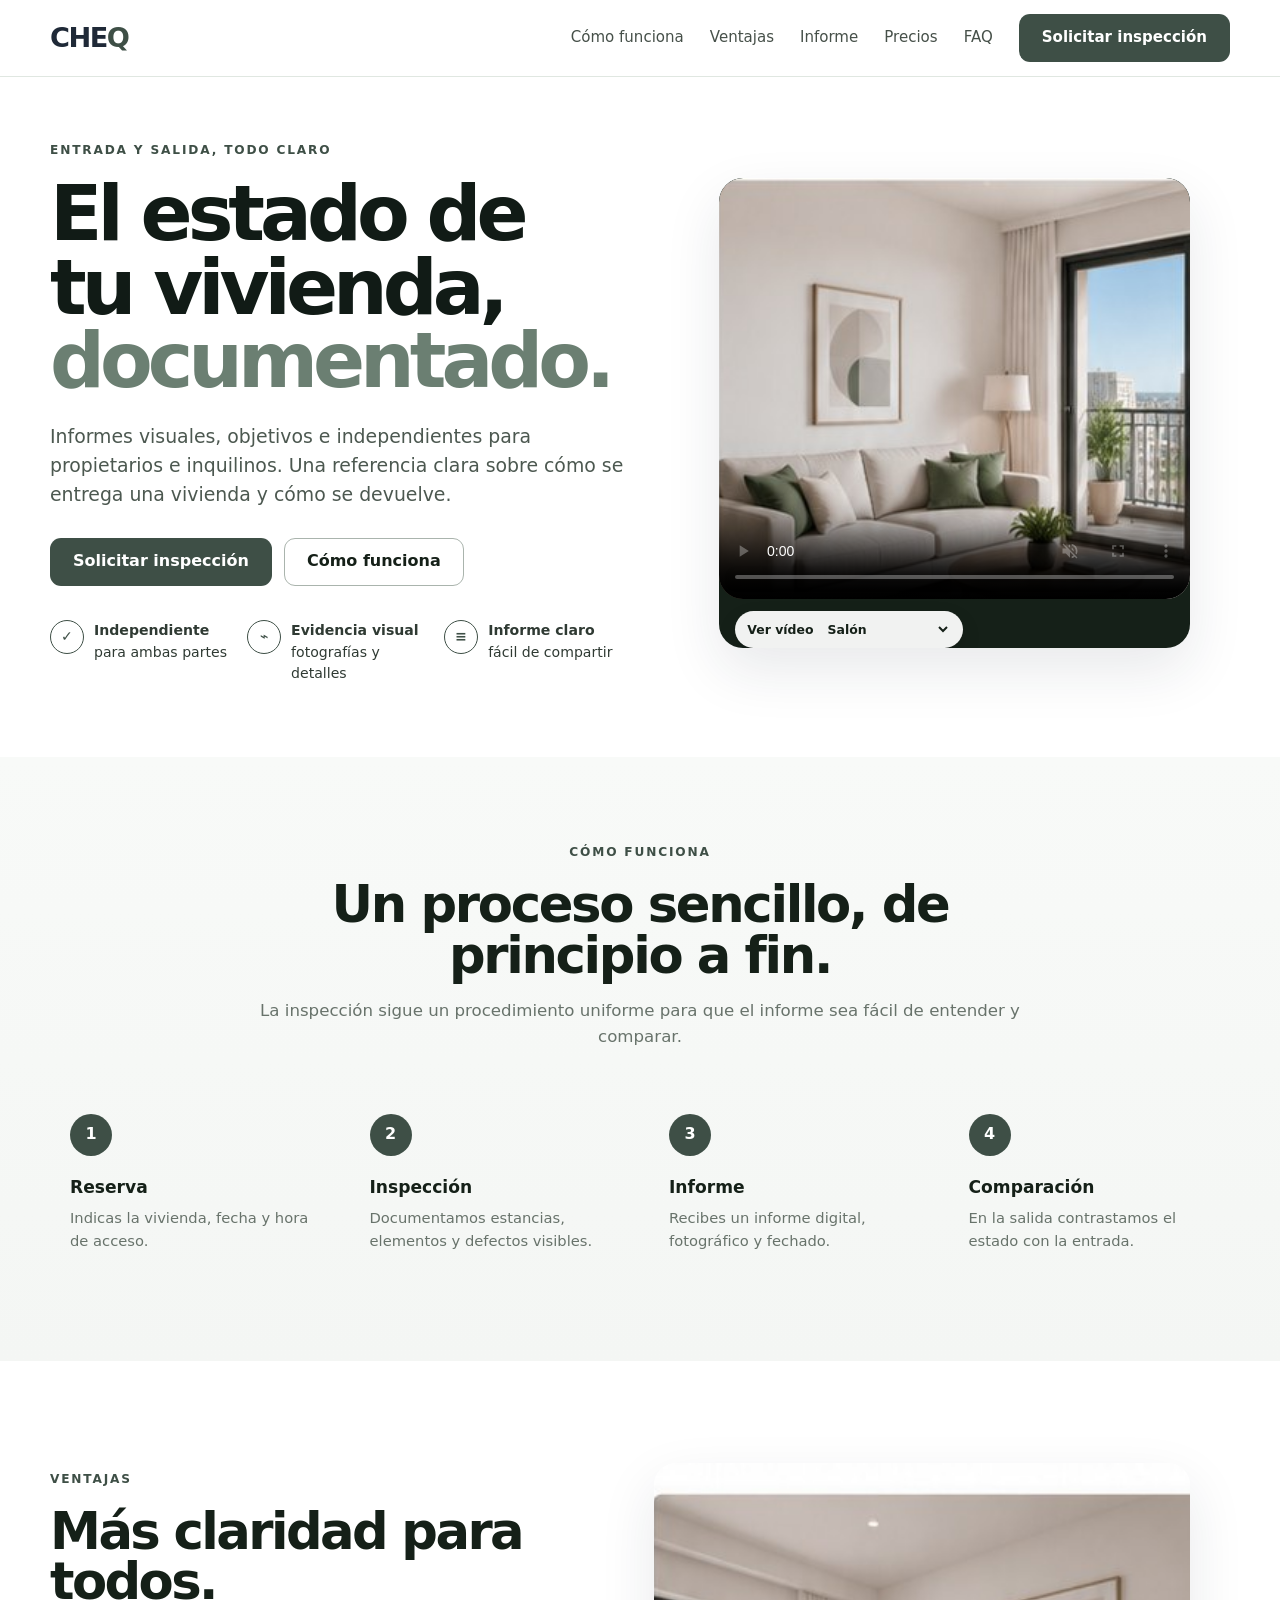
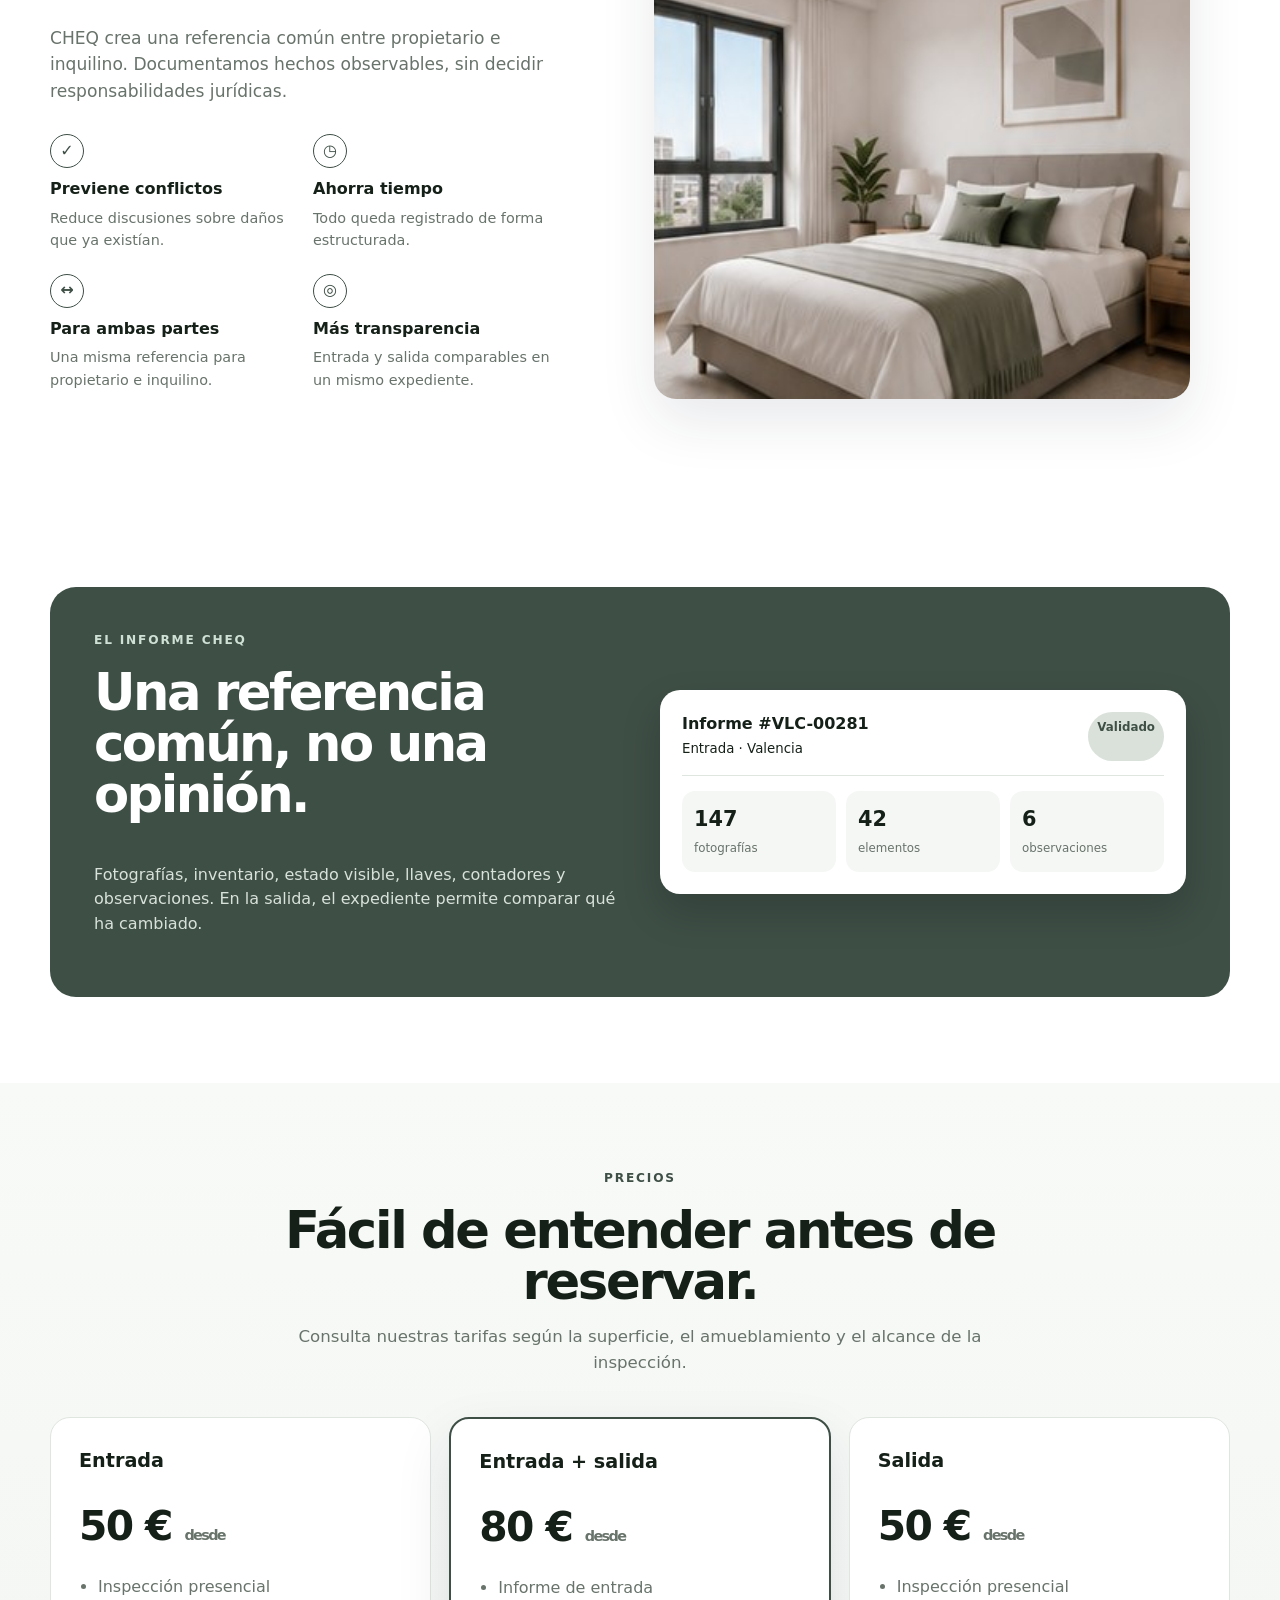
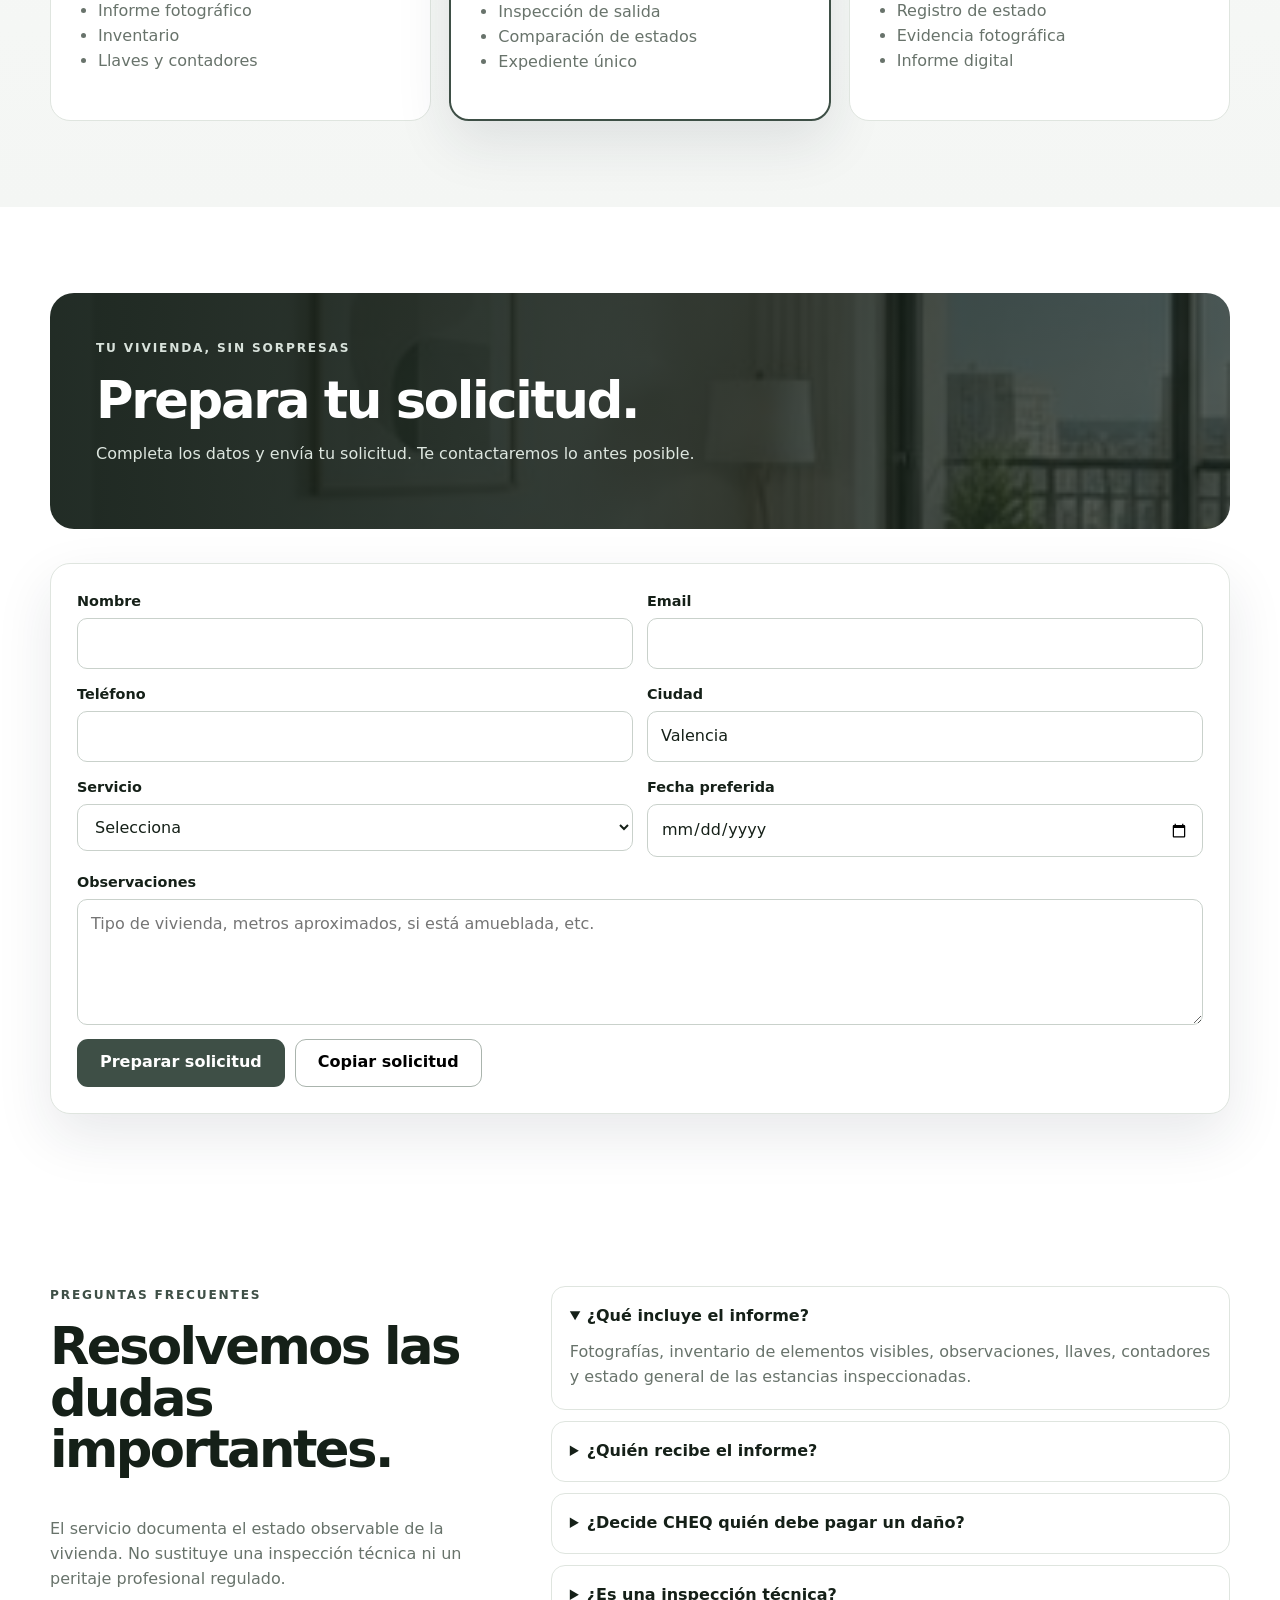
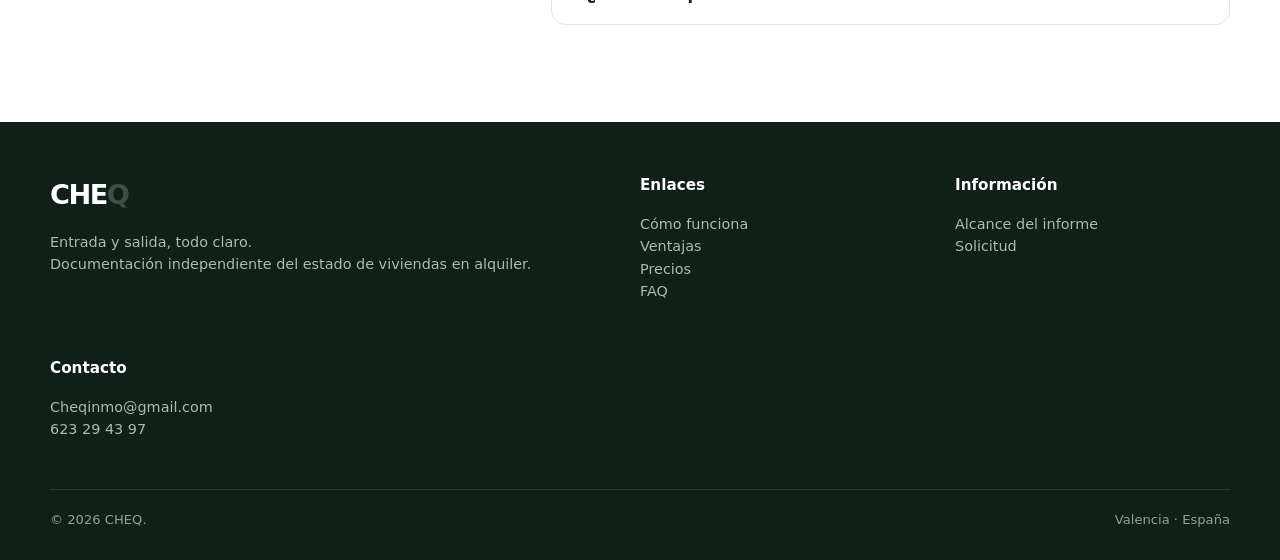
==== commit ebf5def9: "Expand hero video on mobile" ====
--- a/index.html
+++ b/index.html
@@ -60,7 +60,7 @@
         <source src="assets/videos/salon.mp4" type="video/mp4">
         Tu navegador no admite vídeo HTML5.
       </video>
-      <label class="room-selector" for="room-select">Ver vídeo de la estancia
+      <label class="room-selector" for="room-select">Ver vídeo
         <select id="room-select" name="room-select">
           <option value="salon">Salón</option>
           <option value="cocina">Cocina</option>
@@ -69,7 +69,6 @@
           <option value="reporte">Reporte virtual</option>
         </select>
       </label>
-      <figcaption class="photo-badge"><span class="check" aria-hidden="true">✓</span><span>Vivienda documentada.<br>Más tranquilidad para ambas partes.</span></figcaption>
     </figure>
   </div>
 </section>
